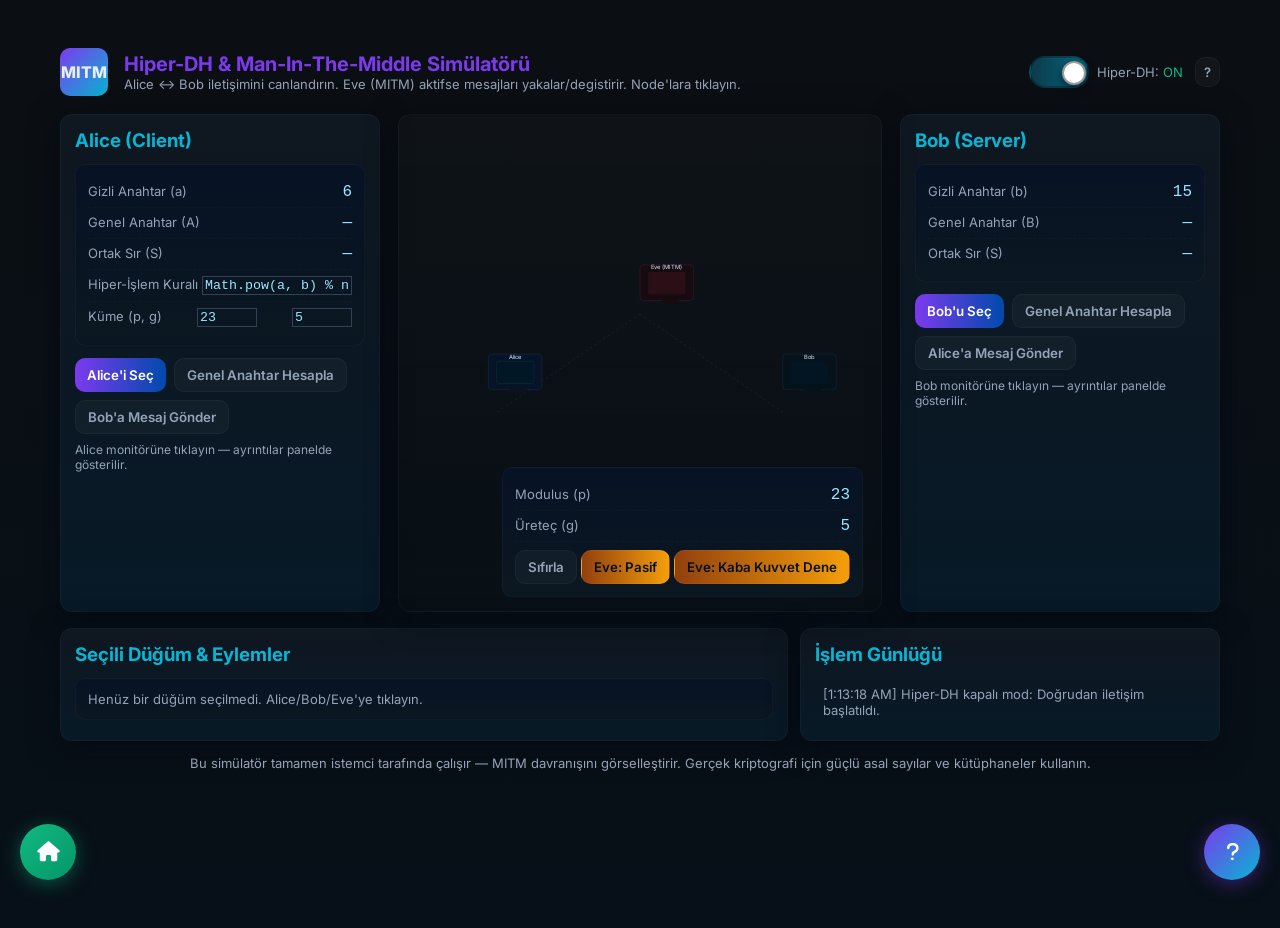
==== resources/Frontend/Crypto/mitm.html @ 5e70ac71 "MITM eveAttack (brute-force) endpoint'i çağrımı eklendi." ====
<!doctype html>
<html lang="tr">
<head>
  <meta charset="utf-8" />
  <meta name="viewport" content="width=device-width,initial-scale=1" />
  <title>Hiper-DH & MITM (Eve) Simülatörü</title>
  <link href="https://fonts.googleapis.com/css2?family=Inter:wght@300;400;600;700;800&display=swap" rel="stylesheet">
  <link rel="stylesheet" href="https://cdnjs.cloudflare.com/ajax/libs/font-awesome/6.4.2/css/all.min.css">
  <style>
    :root{
      --bg:#0b0f13; --panel:#0f1720; --card:#0f1822; --muted:#94a3b8; --accent:#7c3aed; --accent-2:#06b6d4; --success:#10b981; --danger:#ef4444;
      --glass: rgba(255,255,255,0.03);
    }
    *{box-sizing:border-box;font-family:Inter,system-ui,Segoe UI,Roboto,'Helvetica Neue',Arial}
    html,body{height:100%;margin:0;background:linear-gradient(180deg,var(--bg),#071018);color:#e6eef6}
    .wrap{max-width:1200px;margin:28px auto;padding:20px}
    header{display:flex;align-items:center;gap:16px;margin-bottom:18px}
    header h1{font-size:20px;margin:0;color:var(--accent)}
    header p{margin:0;color:var(--muted);font-size:13px}

    .sim-grid{display:grid;grid-template-columns:320px 1fr 320px;gap:18px}

    /* left/right panels */
    .panel{background:linear-gradient(180deg,var(--panel),#071927);border-radius:12px;padding:14px;border:1px solid rgba(255,255,255,0.03);box-shadow:0 6px 30px rgba(3,7,18,0.6)}
    .panel h3{margin:0 0 12px 0;color:var(--accent-2)}
    .controls{display:flex;gap:8px;flex-wrap:wrap}
    .btn{background:var(--glass);border:1px solid rgba(255,255,255,0.04);padding:8px 12px;border-radius:10px;color:var(--muted);cursor:pointer;font-weight:600}
    .btn.primary{background:linear-gradient(90deg,var(--accent),#004aad);color:white;border:none}
    .btn.warn{background:linear-gradient(90deg,#92400e,#f59e0b);color:#071018}
    .toggle{display:inline-flex;align-items:center;gap:8px}
    .small{font-size:13px;color:var(--muted)}

    /* center canvas */
    .canvas-wrap{position:relative;background:linear-gradient(180deg,rgba(255,255,255,0.02),transparent);border-radius:12px;padding:18px;min-height:480px;display:flex;align-items:center;justify-content:center}
    svg.network{width:100%;height:460px}

    /* node styles */
    .node{cursor:pointer}
    .monitor{fill:linear-gradient(0deg,#0f1720,#0b1220);stroke:#1f2937;stroke-width:2}

    .node-label{font-size:13px;text-anchor:middle;fill:#dbeafe}

    /* info panel */
    .info{background:linear-gradient(180deg,#071225,#0b1720);padding:12px;border-radius:10px;border:1px solid rgba(255,255,255,0.03)}
    .info-row{display:flex;justify-content:space-between;padding:6px 0;border-bottom:1px dashed rgba(255,255,255,0.02)}
    .info-row:last-child{border-bottom:none}
    .mono{font-family:ui-monospace,SFMono-Regular,Menlo,monospace;color:#9be7ff}

    /* message bubble animation */
    .packet{fill:var(--accent);stroke:none}
    .packet-mod{fill:var(--danger)}

    /* footer */
    footer{margin-top:14px;color:var(--muted);font-size:13px;text-align:center}

    /* clickable hints */
    .hint{font-size:12px;color:var(--muted);margin-top:8px}

    /* responsive */
    @media (max-width:980px){.sim-grid{grid-template-columns:1fr;}.canvas-wrap{min-height:420px}}
    /* Hyper-DH toggle switch */
    .switch{
    width:60px; height:32px; border-radius:32px;
    background: linear-gradient(90deg,#0b0f13,#13202a);
    border: 2px solid rgba(255,255,255,0.06);
    display:inline-block; position:relative; padding:3px;
    box-shadow: inset 0 1px 0 rgba(255,255,255,0.02);
    transition: background 220ms ease, border-color 220ms;
    }
    .switch .knob{
    width:24px; height:24px; border-radius:50%;
    background:#e6eef6; box-shadow: 0 4px 10px rgba(2,6,23,0.6);
    transform: translateX(0); transition: transform 220ms cubic-bezier(.2,.9,.2,1);
    border:2px solid rgba(0,0,0,0.4);
    }
    .switch.on{ background: linear-gradient(90deg,#0b3a4a,#07697f); border-color: rgba(0,0,0,0.25); }
    .switch.on .knob{ transform: translateX(28px); background:#fff; }

    /* small responsive tweak for header */
    @media (max-width:980px){
    #hyperLabel{ display:none; }
    .switch{ width:48px; height:28px; padding:2px; }
    .switch .knob{ width:20px; height:20px; transform:translateX(0); }
    .switch.on .knob{ transform: translateX(22px); }
    }

    /* Pop-up Styles */
    .popup-overlay {
      position: fixed;
      top: 0;
      left: 0;
      width: 100%;
      height: 100%;
      background: rgba(0, 0, 0, 0.8);
      backdrop-filter: blur(5px);
      display: none;
      justify-content: center;
      align-items: center;
      z-index: 1000;
      animation: fadeIn 0.3s ease;
    }

    .popup-overlay.show {
      display: flex;
    }

    .popup-content {
      background: linear-gradient(180deg, var(--panel), #071927);
      border-radius: 16px;
      border: 1px solid rgba(255, 255, 255, 0.1);
      box-shadow: 0 20px 60px rgba(0, 0, 0, 0.8);
      max-width: 600px;
      width: 90%;
      max-height: 80vh;
      overflow-y: auto;
      animation: slideIn 0.3s ease;
    }

    .popup-header {
      display: flex;
      justify-content: space-between;
      align-items: center;
      padding: 20px 24px;
      border-bottom: 1px solid rgba(255, 255, 255, 0.1);
    }

    .popup-header h3 {
      margin: 0;
      color: var(--accent);
      font-size: 20px;
    }

    .popup-close {
      background: none;
      border: none;
      color: var(--muted);
      font-size: 24px;
      cursor: pointer;
      padding: 0;
      width: 32px;
      height: 32px;
      display: flex;
      align-items: center;
      justify-content: center;
      border-radius: 50%;
      transition: all 0.2s ease;
    }

    .popup-close:hover {
      background: rgba(255, 255, 255, 0.1);
      color: white;
    }

    .popup-body {
      padding: 24px;
    }

    .info-section {
      margin-bottom: 24px;
    }

    .info-section:last-child {
      margin-bottom: 0;
    }

    .info-section h4 {
      color: var(--accent-2);
      margin: 0 0 12px 0;
      font-size: 16px;
    }

    .info-section p {
      color: #e6eef6;
      line-height: 1.6;
      margin: 0 0 12px 0;
    }

    .info-section ul, .info-section ol {
      color: #e6eef6;
      padding-left: 20px;
      margin: 0;
    }

    .info-section li {
      margin-bottom: 8px;
      line-height: 1.5;
    }

    .info-section strong {
      color: var(--accent);
    }

    /* Help Button */
    .help-button {
      position: fixed;
      bottom: 20px;
      right: 20px;
      width: 56px;
      height: 56px;
      border-radius: 50%;
      background: linear-gradient(135deg, var(--accent), var(--accent-2));
      border: none;
      color: white;
      font-size: 20px;
      cursor: pointer;
      box-shadow: 0 4px 20px rgba(124, 58, 237, 0.4);
      transition: all 0.3s ease;
      z-index: 100;
      display: flex;
      align-items: center;
      justify-content: center;
    }

    .help-button:hover {
      transform: translateY(-2px);
      box-shadow: 0 6px 25px rgba(124, 58, 237, 0.6);
    }

    /* Home Button */
    .home-button {
      position: fixed;
      bottom: 20px;
      left: 20px;
      width: 56px;
      height: 56px;
      border-radius: 50%;
      background: linear-gradient(135deg, var(--success), #059669);
      border: none;
      color: white;
      font-size: 20px;
      cursor: pointer;
      box-shadow: 0 4px 20px rgba(16, 185, 129, 0.4);
      transition: all 0.3s ease;
      z-index: 100;
      display: flex;
      align-items: center;
      justify-content: center;
      text-decoration: none;
    }

    .home-button:hover {
      transform: translateY(-2px);
      box-shadow: 0 6px 25px rgba(16, 185, 129, 0.6);
      color: white;
    }

    /* Animations */
    @keyframes fadeIn {
      from { opacity: 0; }
      to { opacity: 1; }
    }

    @keyframes slideIn {
      from { 
        opacity: 0;
        transform: translateY(-20px) scale(0.95);
      }
      to { 
        opacity: 1;
        transform: translateY(0) scale(1);
      }
    }

    /* Responsive adjustments */
    @media (max-width: 768px) {
      .popup-content {
        width: 95%;
        margin: 20px;
      }
      
      .popup-header, .popup-body {
        padding: 16px;
      }
      
      .help-button, .home-button {
        width: 48px;
        height: 48px;
        font-size: 18px;
      }
    }
  </style>
</head>
<body>
  <div class="wrap">
    <header>
      <div style="width:48px;height:48px;border-radius:10px;background:linear-gradient(135deg,var(--accent),var(--accent-2));display:flex;align-items:center;justify-content:center;font-weight:800">MITM</div>
      <div>
        <h1>Hiper-DH & Man‑In‑The‑Middle Simülatörü</h1>
        <p>Alice ↔ Bob iletişimini canlandırın. Eve (MITM) aktifse mesajları yakalar/degistirir. Node'lara tıklayın.</p>
      </div>
      <!-- Hiper-DH On/Off toggle + help -->
        <div style="margin-left:auto;display:flex;align-items:center;gap:12px">
        <!-- Toggle wrapper -->
        <div id="hyperToggle" style="display:flex;align-items:center;gap:8px;cursor:pointer" aria-label="Hiper-DH Aç/Kapa" role="button" tabindex="0">
            <div class="switch" id="hyperSwitch" aria-hidden="true">
            <div class="knob"></div>
            </div>
            <div id="hyperLabel" style="font-size:13px;color:var(--muted);min-width:48px;text-align:left">Hiper-DH: <span id="hyperStateText">ON</span></div>
        </div>

        <!-- Help button -->
        <button id="hyperHelp" class="btn" title="Ne demek olduğunu gör" style="padding:6px 8px;font-size:13px">?</button>
        </div>
    </header>

    <div class="sim-grid">
      <!-- LEFT: Controls / Alice -->
      <div class="panel">
        <h3>Alice (Client)</h3>
        <div class="info">
          <div class="info-row"><div class="small">Gizli Anahtar (a)</div><div id="alicePrivate" class="mono">6</div></div>
          <div class="info-row"><div class="small">Genel Anahtar (A)</div><div id="alicePublic" class="mono">—</div></div>
          <div class="info-row"><div class="small">Ortak Sır (S)</div><div id="aliceSecret" class="mono">—</div></div>
          <div class="info-row">
            <div class="small">Hiper-İşlem Kuralı</div>
            <input type="text" id="ruleInput" class="mono" value="Math.pow(a, b) % n" style="width: 150px; background: transparent; border: 1px solid #334155; color: #9be7ff;">
          </div>
          <div class="info-row">
            <div class="small">Küme (p, g)</div>
            <input type="number" id="modInput" class="mono" value="23" style="width:60px;background:transparent;border:1px solid #334155;color:#9be7ff;">
            <input type="number" id="genInput" class="mono" value="5" style="width:60px;background:transparent;border:1px solid #334155;color:#9be7ff;">
          </div>

        </div>

        <div style="margin-top:12px" class="controls">
          <button class="btn primary" onclick="setActive('alice')">Alice'i Seç</button>
          <button class="btn" onclick="generate('alice')">Genel Anahtar Hesapla</button>
          <button class="btn" onclick="sendMessage('alice')">Bob'a Mesaj Gönder</button>
        </div>

        <div class="hint">Alice monitörüne tıklayın — ayrıntılar panelde gösterilir.</div>
      </div>

      <!-- CENTER: network visualization -->
      <div class="canvas-wrap panel">
        <svg class="network" viewBox="0 0 1000 460" xmlns="http://www.w3.org/2000/svg">
          <!-- positions: Alice left, Bob right, Eve top-middle -->
          <!-- links (paths) -->
          <defs>
            <filter id="glow">
              <feGaussianBlur stdDeviation="4" result="coloredBlur"/>
              <feMerge>
                <feMergeNode in="coloredBlur"/>
                <feMergeNode in="SourceGraphic"/>
              </feMerge>
            </filter>
          </defs>

          <line id="linkA-E" x1="180" y1="340" x2="500" y2="120" stroke="rgba(255,255,255,0.06)" stroke-width="2" stroke-dasharray="6 6" />
          <line id="linkE-B" x1="500" y1="120" x2="820" y2="340" stroke="rgba(255,255,255,0.06)" stroke-width="2" stroke-dasharray="6 6" />
          <line id="linkA-B" x1="180" y1="340" x2="820" y2="340" stroke="rgba(255,255,255,0.03)" stroke-width="1" />

          <!-- Alice monitor (group) -->
          <g id="alice" class="node" transform="translate(120,260)" onclick="nodeClick('alice')">
            <rect x="40" y="-50" width="120" height="80" rx="8" fill="#071428" stroke="#18384f"/>
            <rect x="58" y="-34" width="84" height="50" rx="4" fill="#021726" stroke="#0b3a4a"/>
            <rect x="90" y="26" width="36" height="10" rx="3" fill="#0b1220"/>
            <text x="100" y="-40" class="node-label">Alice</text>
          </g>

          <!-- Eve monitor -->
          <g id="eve" class="node" transform="translate(460,60)" onclick="nodeClick('eve')">
            <rect x="40" y="-50" width="120" height="80" rx="8" fill="#170b12" stroke="#4a1f2e"/>
            <rect x="58" y="-34" width="84" height="50" rx="4" fill="#2a0f17"/>
            <rect x="90" y="26" width="36" height="10" rx="3" fill="#1a0b0f"/>
            <text x="100" y="-40" class="node-label">Eve (MITM)</text>
          </g>

          <!-- Bob monitor -->
          <g id="bob" class="node" transform="translate(780,260)" onclick="nodeClick('bob')">
            <rect x="40" y="-50" width="120" height="80" rx="8" fill="#061219" stroke="#153046"/>
            <rect x="58" y="-34" width="84" height="50" rx="4" fill="#031423"/>
            <rect x="90" y="26" width="36" height="10" rx="3" fill="#07121a"/>
            <text x="100" y="-40" class="node-label">Bob</text>
          </g>

          <!-- animated packet (initially hidden) -->
          <circle id="packet" cx="0" cy="0" r="8" class="packet" style="visibility:hidden;filter:url(#glow)" />
          <circle id="packetMod" cx="0" cy="0" r="8" class="packet-mod" style="visibility:hidden;filter:url(#glow)" />
        </svg>

        <div style="position:absolute;right:18px;bottom:14px;min-width:220px">
          <div class="info">
            <div class="info-row"><div class="small">Modulus (p)</div><div id="modVal" class="mono">23</div></div>
            <div class="info-row"><div class="small">Üreteç (g)</div><div id="genVal" class="mono">5</div></div>
            <div style="padding-top:8px"><button class="btn" onclick="resetSim()">Sıfırla</button> <button class="btn warn" onclick="toggleEve()" id="eveBtn">Eve: Pasif</button> <button class="btn warn" onclick="eveBruteForce()">Eve: Kaba Kuvvet Dene</button></div>
          </div>
        </div>
      </div>

      <!-- RIGHT: Controls / Bob -->
      <div class="panel">
        <h3>Bob (Server)</h3>
        <div class="info">
          <div class="info-row"><div class="small">Gizli Anahtar (b)</div><div id="bobPrivate" class="mono">15</div></div>
          <div class="info-row"><div class="small">Genel Anahtar (B)</div><div id="bobPublic" class="mono">—</div></div>
          <div class="info-row"><div class="small">Ortak Sır (S)</div><div id="bobSecret" class="mono">—</div></div>
        </div>

        <div style="margin-top:12px" class="controls">
          <button class="btn primary" onclick="setActive('bob')">Bob'u Seç</button>
          <button class="btn" onclick="generate('bob')">Genel Anahtar Hesapla</button>
          <button class="btn" onclick="sendMessage('bob')">Alice'a Mesaj Gönder</button>
        </div>

        <div class="hint">Bob monitörüne tıklayın — ayrıntılar panelde gösterilir.</div>
      </div>
    </div>

    <!-- DETAILS / action log -->
    <div style="margin-top:16px;display:flex;gap:12px;flex-wrap:wrap">
      <div style="flex:1;min-width:320px" class="panel">
        <h3>Seçili Düğüm & Eylemler</h3>
        <div id="selectedInfo" class="info">
          <div class="small">Henüz bir düğüm seçilmedi. Alice/Bob/Eve'ye tıklayın.</div>
        </div>
      </div>

      <div style="width:420px;min-width:280px" class="panel">
        <h3>İşlem Günlüğü</h3>
        <div id="log" style="max-height:180px;overflow:auto;padding:8px;font-size:13px;color:var(--muted)"></div>
      </div>
    </div>

    <footer>Bu simülatör tamamen istemci tarafında çalışır — MITM davranışını görselleştirir. Gerçek kriptografi için güçlü asal sayılar ve kütüphaneler kullanın.</footer>
  </div>

  <!-- Information Pop-up -->
  <div id="infoPopup" class="popup-overlay">
    <div class="popup-content">
      <div class="popup-header">
        <h3>Hiper-DH & MITM Simülatörü Hakkında</h3>
        <button class="popup-close" onclick="closePopup()">&times;</button>
      </div>
      <div class="popup-body">
        <div class="info-section">
          <h4>🔐 Hiper-Diffie-Hellman Protokolü</h4>
          <p>Bu simülatör, hiperhalkalar kullanarak geliştirilmiş Diffie-Hellman anahtar değişim protokolünü gösterir. Klasik DH protokolünden farklı olarak, hiperhalka yapısı daha güçlü güvenlik sağlar.</p>
        </div>
        <div class="info-section">
          <h4>👥 Katılımcılar</h4>
          <ul>
            <li><strong>Alice:</strong> İlk taraf, gizli anahtar (a) ile genel anahtar (A) üretir</li>
            <li><strong>Bob:</strong> İkinci taraf, gizli anahtar (b) ile genel anahtar (B) üretir</li>
            <li><strong>Eve:</strong> Man-in-the-Middle saldırganı, mesajları yakalayabilir ve değiştirebilir</li>
          </ul>
        </div>
        <div class="info-section">
          <h4>⚙️ Nasıl Kullanılır</h4>
          <ol>
            <li>Hiper-DH modunu açın/kapatın (üst kısımdaki toggle)</li>
            <li>Alice veya Bob'u seçin ve "Genel Anahtar Hesapla" butonuna tıklayın</li>
            <li>Her iki tarafın genel anahtarları hesaplandıktan sonra ortak sırlar otomatik hesaplanır</li>
            <li>Eve'yi aktif ederek MITM saldırısını simüle edin</li>
            <li>"Eve: Kaba Kuvvet Dene" ile gerçek bir özel anahtar arama saldırısı çalıştırın</li>
            <li>Mesaj göndererek iletişimi test edin</li>
          </ol>
        </div>
        <div class="info-section">
          <h4>🔧 Teknik Detaylar</h4>
          <p><strong>Modulus (p):</strong> Asal sayı, güvenlik için büyük olmalı</p>
          <p><strong>Üreteç (g):</strong> Modulus'a göre primitive root</p>
          <p><strong>Kural:</strong> Hiperhalka işlemi tanımlar (örn: Math.pow(a, b) % n)</p>
        </div>
      </div>
    </div>
  </div>

  <!-- Help Button -->
  <button id="helpButton" class="help-button" onclick="openPopup()" title="Yardım">
    <i class="fas fa-question"></i>
  </button>

  <!-- Home Button -->
  <a href="../Anasayfa/index.html" class="home-button" title="Ana Sayfaya Dön">
    <i class="fas fa-home"></i>
  </a>

  <script>
    const API_BASE_URL = 'https://hypercrypt.up.railway.app';
    // --- state ---
    const state = {
      modulus: 23,
      generator: 5,
      alicePrivate: 6,
      bobPrivate: 15,
      alicePublic: null,
      bobPublic: null,
      aliceSecret: null,
      bobSecret: null,
      eveActive: false,
      selected: null
    }

    // helpers
    const logEl = document.getElementById('log')
    function log(text){
      const t = document.createElement('div'); t.textContent = `[${new Date().toLocaleTimeString()}] ${text}`; logEl.prepend(t);
    }

    function setActive(who){ state.selected = who; renderSelected(); }

    function renderSelected(){
      const sel = state.selected;
      const el = document.getElementById('selectedInfo'); el.innerHTML='';
      if(!sel){ el.innerHTML = '<div class="small">Henüz bir düğüm seçilmedi. Alice/Bob/Eve\'ye tıklayın.</div>'; return }
      if(sel==='alice' || sel==='bob'){
        const p = document.createElement('div'); p.innerHTML = `
          <div class="info-row"><div class="small">Düğüm</div><div class="mono">${sel.toUpperCase()}</div></div>
          <div class="info-row"><div class="small">Gizli</div><div class="mono">${state[sel+'Private']}</div></div>
          <div class="info-row"><div class="small">Genel</div><div class="mono">${state[sel+'Public'] ?? '—'}</div></div>
          <div class="info-row"><div class="small">Ortak Sır</div><div class="mono">${state[sel+'Secret'] ?? '—'}</div></div>
          <div style="margin-top:8px;display:flex;gap:8px"><button class="btn" onclick="generate('${sel}')">Genel Hesapla</button><button class="btn" onclick="sendMessage('${sel}')">Mesaj Gönder</button></div>
        `; el.appendChild(p);
      } else if(sel==='eve'){
        const p = document.createElement('div'); p.innerHTML = `
          <div class="info-row"><div class="small">Düğüm</div><div class="mono">EVE (MITM)</div></div>
          <div class="info-row"><div class="small">Durum</div><div class="mono">${state.eveActive? 'AKTİF':'PASİF'}</div></div>
          <div style="margin-top:8px;display:flex;gap:8px"><button class="btn" onclick="toggleEve()">Eve Toggle</button><button class="btn" onclick="inspectLast()">Son Paketleri İncele</button><button class="btn warn" onclick="eveBruteForce()">Kaba Kuvvet Dene</button></div>
        `; el.appendChild(p);
      }
    }

    // simulate simple modular power using BigInt for safety
   /* function modPow(base, exp, mod){
      base = BigInt(base); exp = BigInt(exp); mod = BigInt(mod);
      let result = 1n; let b = base % mod; let e = exp;
      while(e>0n){ if(e & 1n) result = (result*b)%mod; b=(b*b)%mod; e >>= 1n }
      return result;
    }*/
    state.modulus = parseInt(document.getElementById('modInput').value);
    state.generator = parseInt(document.getElementById('genInput').value);

    async function generate(who) {
        if (!state.hyperDHEnabled) {
            log('Hiper-DH kapalı: Anahtar hesaplama atlandı.');
            alert('Hiper-DH modu kapalı olduğu için anahtar hesaplanamaz. Açmak için başlıktaki düğmeyi kullanın.');
            return;
        }

        log(`${who.toUpperCase()} genel anahtarını hesaplıyor...`);

        const rule = document.getElementById('ruleInput').value;

        const requestData = {
            generator: state.generator,
            modulus: state.modulus,
            privateKey: (who === 'alice') ? state.alicePrivate : state.bobPrivate,
            theirPublicKey: null, // Genel anahtar hesaplarken bu alan boş gider.
            rule: rule
        };

        try {
            const response = await fetch(`${API_BASE_URL}/api/crypto/calculate-key`, {
                method: 'POST',
                headers: { 'Content-Type': 'application/json' },
                body: JSON.stringify(requestData)
            });

            const data = await response.json();

            if (response.ok) {
                if (who === 'alice') {
                    state.alicePublic = data.result;
                    document.getElementById('alicePublic').textContent = state.alicePublic;
                } else {
                    state.bobPublic = data.result;
                    document.getElementById('bobPublic').textContent = state.bobPublic;
                }
                log(data.explanation + " Sonuç: " + data.result);
                
                // Eğer her iki genel anahtar da artık biliniyorsa, ortak sırları hesapla.
                if (state.alicePublic && state.bobPublic) {
                    computeSecrets();
                }
            } else {
                log(`Hata: ${data.explanation}`);
                alert(`Hata: ${data.explanation}`);
            }
        } catch (error) {
            log("API'ye bağlanırken bir hata oluştu: " + error.message);
            alert("API'ye bağlanırken bir hata oluştu: " + error.message);
        }
        renderSelected();
    }

    async function computeSecrets() {
        log("Ortak gizli anahtarlar hesaplanıyor...");
        const rule = document.getElementById('ruleInput').value;

        // Alice'in sırrını hesaplamak için istek
        const aliceRequestData = {
            generator: state.generator,
            modulus: state.modulus,
            privateKey: state.alicePrivate,
            theirPublicKey: state.bobPublic, // Bob'un genel anahtarını kullanır
            rule: rule
        };

        // Bob'un sırrını hesaplamak için istek
        const bobRequestData = {
            generator: state.generator,
            modulus: state.modulus,
            privateKey: state.bobPrivate,
            theirPublicKey: state.alicePublic, // Alice'in genel anahtarını kullanır
            rule: rule
        };

        try {
            // İki isteği aynı anda gönderelim (daha verimli)
            const [aliceResponse, bobResponse] = await Promise.all([
                fetch(`${API_BASE_URL}/api/crypto/calculate-key`, {
                    method: 'POST',
                    headers: { 'Content-Type': 'application/json' },
                    body: JSON.stringify(aliceRequestData)
                }),
                fetch(`${API_BASE_URL}/api/crypto/calculate-key`, {
                    method: 'POST',
                    headers: { 'Content-Type': 'application/json' },
                    body: JSON.stringify(bobRequestData)
                })
            ]);

            const aliceData = await aliceResponse.json();
            const bobData = await bobResponse.json();

            if (aliceResponse.ok && bobResponse.ok) {
                state.aliceSecret = aliceData.result;
                state.bobSecret = bobData.result;
                document.getElementById('aliceSecret').textContent = state.aliceSecret;
                document.getElementById('bobSecret').textContent = state.bobSecret;
                
                if (state.aliceSecret === state.bobSecret) {
                    log(`Ortak sırlar başarıyla eşleşti: ${state.aliceSecret}`);
                } else {
                    log(`HATA! Ortak sırlar eşleşmedi: Alice=${state.aliceSecret}, Bob=${state.bobSecret}`);
                }

            } else {
                log("Sır hesaplanırken bir hata oluştu.");
            }

        } catch (error) {
            log("API'ye bağlanırken bir hata oluştu: " + error.message);
        }
        renderSelected();
    }

    // clicking nodes
    function nodeClick(who){ setActive(who); log(who.toUpperCase() + ' seçildi.'); }

    // packet animation helper
    function animatePacket(pathPoints, onEnd, modified=false){
      const svg = document.querySelector('svg.network');
      const packet = document.getElementById(modified? 'packetMod':'packet');
      packet.style.visibility='visible';
      let i=0;
      const step = () => {
        if(i>=pathPoints.length){ packet.style.visibility='hidden'; if(onEnd) onEnd(); return }
        packet.setAttribute('cx', pathPoints[i][0]); packet.setAttribute('cy', pathPoints[i][1]); i++;
        requestAnimationFrame(step);
      }
      step();
    }
    if (!state.alicePublic && !state.bobPublic) {
        log("Hiper-DH kapalı mod: Doğrudan iletişim başlatıldı.");
    }
    // simulate message send
    function sendMessage(sender){
      const message = (sender==='alice')? 'Merhaba Bob, gizli bilgi.' : 'Merhaba Alice, cevap.';
      log(`${sender.toUpperCase()} -> gönderiyor: "${message}"`);

      // path: Alice -> Eve -> Bob (if Eve active), otherwise direct
      const a = [180,340]; const e = [500,120]; const b = [820,340];

      if(state.eveActive){
        // animate to Eve
        const pathToE = interpolatePath(a, e, 60);
        animatePacket(pathToE, ()=>{
          log('Eve paketi yakaladı. Paket içeriği: "' + message + '"');
          // Eve can modify
          const modifiedMessage = prompt('Eve: Paketi değiştir (boş bırakırsan değiştirme):', message);
          const final = (modifiedMessage===null)? message : (modifiedMessage.trim()===''? message: modifiedMessage);
          if(final!==message) log('Eve paketi değiştirdi -> "' + final + '"');
          // animate from Eve to Bob (show modified packet with red)
          const pathEtoB = interpolatePath(e, b, 60);
          animatePacket(pathEtoB, ()=>{ log('Bob aldı: "' + final + '"'); }, true);
        });
      } else {
        // direct A->B
        const path = interpolatePath(a, b, 120);
        animatePacket(path, ()=>{ log('Bob aldı: "' + message + '"'); });
      }
    }

    // simple linear interpolation to produce points
    function interpolatePath(p1,p2,steps){
      const pts=[]; for(let i=0;i<=steps;i++){ const t=i/steps; const x=p1[0]+(p2[0]-p1[0])*t; const y=p1[1]+(p2[1]-p1[1])*t; pts.push([x,y]); } return pts;
    }

    function toggleEve(){ state.eveActive = !state.eveActive; document.getElementById('eveBtn').textContent = 'Eve: ' + (state.eveActive? 'Aktif':'Pasif'); renderSelected(); log('Eve durumu -> ' + (state.eveActive? 'AKTİF':'PASİF')); }

    // Eve: backend'deki gerçek kaba-kuvvet (brute-force) saldırısını tetikler.
    async function eveBruteForce(){
      if(!state.alicePublic || !state.bobPublic){
        log('Eve: Önce her iki tarafın genel anahtarları hesaplanmalı.');
        alert('Eve saldırısı için önce Alice ve Bob genel anahtarlarını hesaplamalı.');
        return;
      }
      const rule = document.getElementById('ruleInput').value;
      log('Eve, özel anahtarı bulmak için kaba kuvvet araması başlattı...');
      try{
        const response = await fetch(`${API_BASE_URL}/api/crypto/eve-attack`, {
          method: 'POST',
          headers: { 'Content-Type': 'application/json' },
          body: JSON.stringify({
            rule, generator: state.generator, modulus: state.modulus,
            publicKeyA: state.alicePublic, publicKeyB: state.bobPublic
          })
        });
        const data = await response.json();
        log(data.explanation + (data.result!=null ? ' Bulunan ortak sır: ' + data.result : ''));
      } catch(error){
        log("Eve API'ye bağlanamadı: " + error.message);
      }
    }

    function resetSim(){
      state.alicePublic=null; state.bobPublic=null; state.aliceSecret=null; state.bobSecret=null; state.eveActive=false;
      document.getElementById('alicePublic').textContent='—'; document.getElementById('bobPublic').textContent='—';
      document.getElementById('aliceSecret').textContent='—'; document.getElementById('bobSecret').textContent='—'; document.getElementById('eveBtn').textContent='Eve: Pasif';
      log('Simülasyon sıfırlandı.'); renderSelected();
    }

    function inspectLast(){ alert('Günlükten son paketleri kontrol edin.'); }

    // initial render
    document.getElementById('alicePrivate').textContent = state.alicePrivate;
    document.getElementById('bobPrivate').textContent = state.bobPrivate;
    document.getElementById('modVal').textContent = state.modulus;
    document.getElementById('genVal').textContent = state.generator;
    renderSelected();

    // --- Hyper-DH toggle state (EKLE) ---
    state.hyperDHEnabled = true; // başlangıçta açık

    // render toggle based on state
    function renderHyperToggle(){
    const sw = document.getElementById('hyperSwitch');
    const label = document.getElementById('hyperStateText');
    if(!sw || !label) return;
    if(state.hyperDHEnabled){
        sw.classList.add('on');
        label.textContent = 'ON';
        label.style.color = 'var(--success)';
    } else {
        sw.classList.remove('on');
        label.textContent = 'OFF';
        label.style.color = 'var(--danger)';
    }

    // Eğer Hyper-DH kapalıysa rule/mod/gen inputlarını devre dışı bırak (kullanıcı doğrudan mesaj atabilir)
    const ruleInputEl = document.getElementById('ruleInput');
    const modInputEl  = document.getElementById('modInput');
    const genInputEl  = document.getElementById('genInput');

    if(ruleInputEl) ruleInputEl.disabled = !state.hyperDHEnabled;
    if(modInputEl)  modInputEl.disabled  = !state.hyperDHEnabled;
    if(genInputEl)  genInputEl.disabled  = !state.hyperDHEnabled;

    // görsel olarak buton metnini güncelle
    const eveBtn = document.getElementById('eveBtn');
    if(eveBtn){
        // (isteğe bağlı) buton stilini etkileme veya yardımcı metin güncelleme
    }
    }

    // toggle function (attach to click)
    function toggleHyperDH(){
    state.hyperDHEnabled = !state.hyperDHEnabled;
    log('Hiper-DH modu -> ' + (state.hyperDHEnabled ? 'AÇIK' : 'KAPALI'));
    renderHyperToggle();
    renderSelected();
    }

    // show help explanation
    function showHyperHelp(){
    const message = "Hiper-DH ON: Kural ve küme (p,g) kullanılarak genel anahtarlar ve ortak sırlar hesaplanır.\n\nHiper-DH OFF: Anahtar hesaplama/devreye alma atlanır; ileti doğrudan gönderilir. Eve (MITM) aktifse paketleri yakalamaya/degistirmeye devam eder. (Rule/Mod/Gen girişleri kapatılır ve yok sayılır.)";
    alert(message);
    }

    // attach events to the header toggle / help (call once on init)
    (function attachHyperToggleHandlers(){
    // small delay to ensure DOM elements exist
    window.addEventListener('DOMContentLoaded', ()=> {
        const wrapper = document.getElementById('hyperToggle');
        const helpBtn = document.getElementById('hyperHelp');

        if(wrapper) {
        wrapper.addEventListener('click', toggleHyperDH);
        wrapper.addEventListener('keydown', (e)=> { if(e.key==='Enter' || e.key===' ') { e.preventDefault(); toggleHyperDH(); }});
        }
        if(helpBtn) helpBtn.addEventListener('click', showHyperHelp);

        // initial render
        renderHyperToggle();
    });
    })();

    // Pop-up functions
    function openPopup() {
      const popup = document.getElementById('infoPopup');
      popup.classList.add('show');
      document.body.style.overflow = 'hidden'; // Prevent background scrolling
    }

    function closePopup() {
      const popup = document.getElementById('infoPopup');
      popup.classList.remove('show');
      document.body.style.overflow = 'auto'; // Restore scrolling
    }

    // Close popup when clicking outside
    document.addEventListener('click', function(event) {
      const popup = document.getElementById('infoPopup');
      if (event.target === popup) {
        closePopup();
      }
    });

    // Close popup with Escape key
    document.addEventListener('keydown', function(event) {
      if (event.key === 'Escape') {
        closePopup();
      }
    });

  </script>
</body>
</html>
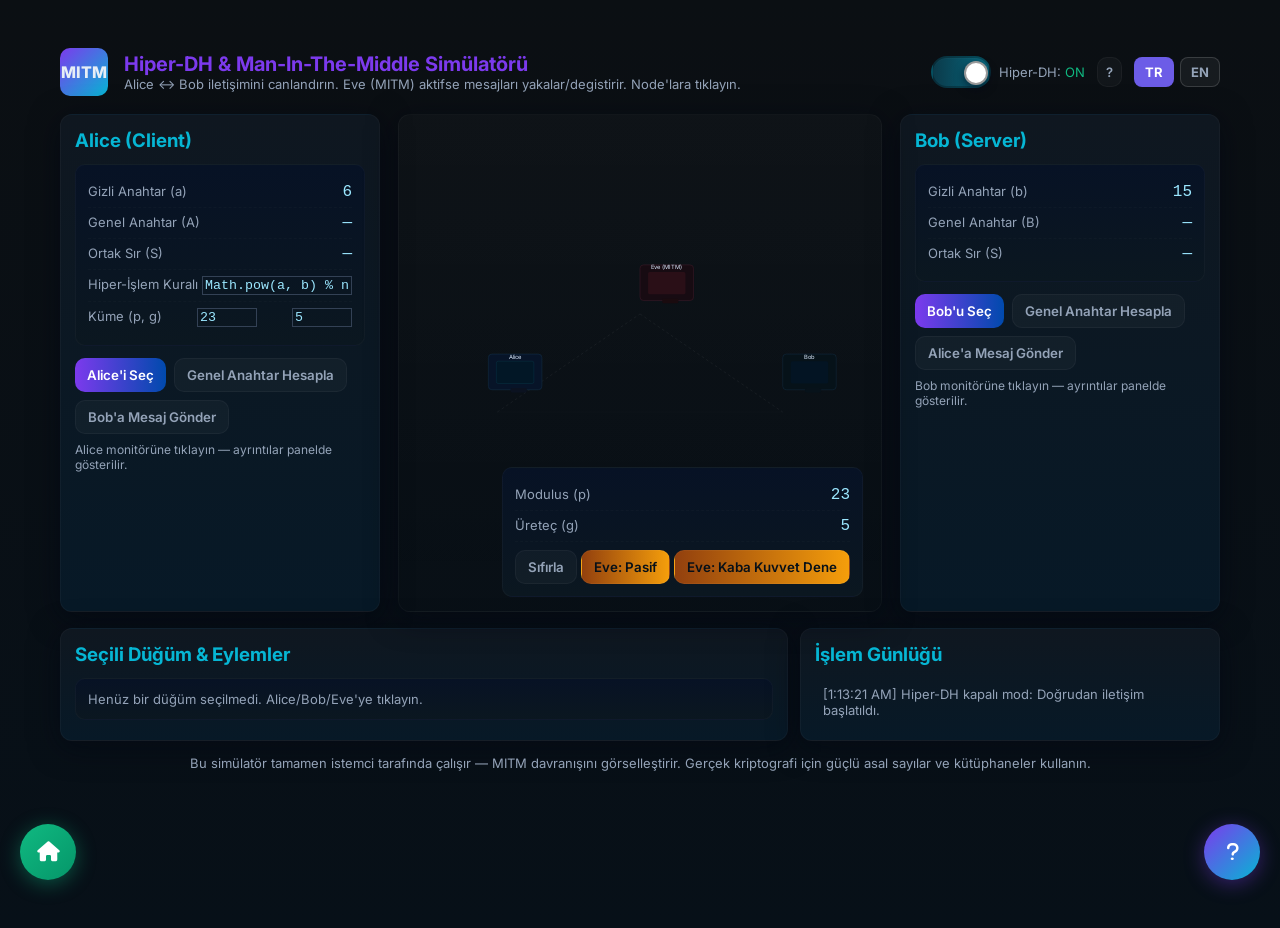
==== commit b70571f8: "Crypto/mitm.html  için tam i18n desteği eklendi + Header ve Encryption/Crypto sayfalarına TR/EN dil " ====
--- a/resources/Frontend/Crypto/mitm.html
+++ b/resources/Frontend/Crypto/mitm.html
@@ -1,841 +1,1667 @@
 <!doctype html>
 <html lang="tr">
-<head>
-  <meta charset="utf-8" />
-  <meta name="viewport" content="width=device-width,initial-scale=1" />
-  <title>Hiper-DH & MITM (Eve) Simülatörü</title>
-  <link href="https://fonts.googleapis.com/css2?family=Inter:wght@300;400;600;700;800&display=swap" rel="stylesheet">
-  <link rel="stylesheet" href="https://cdnjs.cloudflare.com/ajax/libs/font-awesome/6.4.2/css/all.min.css">
-  <style>
-    :root{
-      --bg:#0b0f13; --panel:#0f1720; --card:#0f1822; --muted:#94a3b8; --accent:#7c3aed; --accent-2:#06b6d4; --success:#10b981; --danger:#ef4444;
-      --glass: rgba(255,255,255,0.03);
-    }
-    *{box-sizing:border-box;font-family:Inter,system-ui,Segoe UI,Roboto,'Helvetica Neue',Arial}
-    html,body{height:100%;margin:0;background:linear-gradient(180deg,var(--bg),#071018);color:#e6eef6}
-    .wrap{max-width:1200px;margin:28px auto;padding:20px}
-    header{display:flex;align-items:center;gap:16px;margin-bottom:18px}
-    header h1{font-size:20px;margin:0;color:var(--accent)}
-    header p{margin:0;color:var(--muted);font-size:13px}
-
-    .sim-grid{display:grid;grid-template-columns:320px 1fr 320px;gap:18px}
-
-    /* left/right panels */
-    .panel{background:linear-gradient(180deg,var(--panel),#071927);border-radius:12px;padding:14px;border:1px solid rgba(255,255,255,0.03);box-shadow:0 6px 30px rgba(3,7,18,0.6)}
-    .panel h3{margin:0 0 12px 0;color:var(--accent-2)}
-    .controls{display:flex;gap:8px;flex-wrap:wrap}
-    .btn{background:var(--glass);border:1px solid rgba(255,255,255,0.04);padding:8px 12px;border-radius:10px;color:var(--muted);cursor:pointer;font-weight:600}
-    .btn.primary{background:linear-gradient(90deg,var(--accent),#004aad);color:white;border:none}
-    .btn.warn{background:linear-gradient(90deg,#92400e,#f59e0b);color:#071018}
-    .toggle{display:inline-flex;align-items:center;gap:8px}
-    .small{font-size:13px;color:var(--muted)}
-
-    /* center canvas */
-    .canvas-wrap{position:relative;background:linear-gradient(180deg,rgba(255,255,255,0.02),transparent);border-radius:12px;padding:18px;min-height:480px;display:flex;align-items:center;justify-content:center}
-    svg.network{width:100%;height:460px}
-
-    /* node styles */
-    .node{cursor:pointer}
-    .monitor{fill:linear-gradient(0deg,#0f1720,#0b1220);stroke:#1f2937;stroke-width:2}
-
-    .node-label{font-size:13px;text-anchor:middle;fill:#dbeafe}
-
-    /* info panel */
-    .info{background:linear-gradient(180deg,#071225,#0b1720);padding:12px;border-radius:10px;border:1px solid rgba(255,255,255,0.03)}
-    .info-row{display:flex;justify-content:space-between;padding:6px 0;border-bottom:1px dashed rgba(255,255,255,0.02)}
-    .info-row:last-child{border-bottom:none}
-    .mono{font-family:ui-monospace,SFMono-Regular,Menlo,monospace;color:#9be7ff}
-
-    /* message bubble animation */
-    .packet{fill:var(--accent);stroke:none}
-    .packet-mod{fill:var(--danger)}
-
-    /* footer */
-    footer{margin-top:14px;color:var(--muted);font-size:13px;text-align:center}
-
-    /* clickable hints */
-    .hint{font-size:12px;color:var(--muted);margin-top:8px}
-
-    /* responsive */
-    @media (max-width:980px){.sim-grid{grid-template-columns:1fr;}.canvas-wrap{min-height:420px}}
-    /* Hyper-DH toggle switch */
-    .switch{
-    width:60px; height:32px; border-radius:32px;
-    background: linear-gradient(90deg,#0b0f13,#13202a);
-    border: 2px solid rgba(255,255,255,0.06);
-    display:inline-block; position:relative; padding:3px;
-    box-shadow: inset 0 1px 0 rgba(255,255,255,0.02);
-    transition: background 220ms ease, border-color 220ms;
-    }
-    .switch .knob{
-    width:24px; height:24px; border-radius:50%;
-    background:#e6eef6; box-shadow: 0 4px 10px rgba(2,6,23,0.6);
-    transform: translateX(0); transition: transform 220ms cubic-bezier(.2,.9,.2,1);
-    border:2px solid rgba(0,0,0,0.4);
-    }
-    .switch.on{ background: linear-gradient(90deg,#0b3a4a,#07697f); border-color: rgba(0,0,0,0.25); }
-    .switch.on .knob{ transform: translateX(28px); background:#fff; }
-
-    /* small responsive tweak for header */
-    @media (max-width:980px){
-    #hyperLabel{ display:none; }
-    .switch{ width:48px; height:28px; padding:2px; }
-    .switch .knob{ width:20px; height:20px; transform:translateX(0); }
-    .switch.on .knob{ transform: translateX(22px); }
-    }
-
-    /* Pop-up Styles */
-    .popup-overlay {
-      position: fixed;
-      top: 0;
-      left: 0;
-      width: 100%;
-      height: 100%;
-      background: rgba(0, 0, 0, 0.8);
-      backdrop-filter: blur(5px);
-      display: none;
-      justify-content: center;
-      align-items: center;
-      z-index: 1000;
-      animation: fadeIn 0.3s ease;
-    }
-
-    .popup-overlay.show {
-      display: flex;
-    }
-
-    .popup-content {
-      background: linear-gradient(180deg, var(--panel), #071927);
-      border-radius: 16px;
-      border: 1px solid rgba(255, 255, 255, 0.1);
-      box-shadow: 0 20px 60px rgba(0, 0, 0, 0.8);
-      max-width: 600px;
-      width: 90%;
-      max-height: 80vh;
-      overflow-y: auto;
-      animation: slideIn 0.3s ease;
-    }
-
-    .popup-header {
-      display: flex;
-      justify-content: space-between;
-      align-items: center;
-      padding: 20px 24px;
-      border-bottom: 1px solid rgba(255, 255, 255, 0.1);
-    }
-
-    .popup-header h3 {
-      margin: 0;
-      color: var(--accent);
-      font-size: 20px;
-    }
-
-    .popup-close {
-      background: none;
-      border: none;
-      color: var(--muted);
-      font-size: 24px;
-      cursor: pointer;
-      padding: 0;
-      width: 32px;
-      height: 32px;
-      display: flex;
-      align-items: center;
-      justify-content: center;
-      border-radius: 50%;
-      transition: all 0.2s ease;
-    }
-
-    .popup-close:hover {
-      background: rgba(255, 255, 255, 0.1);
-      color: white;
-    }
-
-    .popup-body {
-      padding: 24px;
-    }
-
-    .info-section {
-      margin-bottom: 24px;
-    }
-
-    .info-section:last-child {
-      margin-bottom: 0;
-    }
-
-    .info-section h4 {
-      color: var(--accent-2);
-      margin: 0 0 12px 0;
-      font-size: 16px;
-    }
-
-    .info-section p {
-      color: #e6eef6;
-      line-height: 1.6;
-      margin: 0 0 12px 0;
-    }
-
-    .info-section ul, .info-section ol {
-      color: #e6eef6;
-      padding-left: 20px;
-      margin: 0;
-    }
-
-    .info-section li {
-      margin-bottom: 8px;
-      line-height: 1.5;
-    }
-
-    .info-section strong {
-      color: var(--accent);
-    }
-
-    /* Help Button */
-    .help-button {
-      position: fixed;
-      bottom: 20px;
-      right: 20px;
-      width: 56px;
-      height: 56px;
-      border-radius: 50%;
-      background: linear-gradient(135deg, var(--accent), var(--accent-2));
-      border: none;
-      color: white;
-      font-size: 20px;
-      cursor: pointer;
-      box-shadow: 0 4px 20px rgba(124, 58, 237, 0.4);
-      transition: all 0.3s ease;
-      z-index: 100;
-      display: flex;
-      align-items: center;
-      justify-content: center;
-    }
-
-    .help-button:hover {
-      transform: translateY(-2px);
-      box-shadow: 0 6px 25px rgba(124, 58, 237, 0.6);
-    }
-
-    /* Home Button */
-    .home-button {
-      position: fixed;
-      bottom: 20px;
-      left: 20px;
-      width: 56px;
-      height: 56px;
-      border-radius: 50%;
-      background: linear-gradient(135deg, var(--success), #059669);
-      border: none;
-      color: white;
-      font-size: 20px;
-      cursor: pointer;
-      box-shadow: 0 4px 20px rgba(16, 185, 129, 0.4);
-      transition: all 0.3s ease;
-      z-index: 100;
-      display: flex;
-      align-items: center;
-      justify-content: center;
-      text-decoration: none;
-    }
-
-    .home-button:hover {
-      transform: translateY(-2px);
-      box-shadow: 0 6px 25px rgba(16, 185, 129, 0.6);
-      color: white;
-    }
-
-    /* Animations */
-    @keyframes fadeIn {
-      from { opacity: 0; }
-      to { opacity: 1; }
-    }
-
-    @keyframes slideIn {
-      from { 
-        opacity: 0;
-        transform: translateY(-20px) scale(0.95);
-      }
-      to { 
-        opacity: 1;
-        transform: translateY(0) scale(1);
-      }
-    }
-
-    /* Responsive adjustments */
-    @media (max-width: 768px) {
+  <head>
+    <meta charset="utf-8" />
+    <meta name="viewport" content="width=device-width,initial-scale=1" />
+    <title data-i18n="mitm.pageTitle">Hiper-DH & MITM (Eve) Simülatörü</title>
+    <link
+      href="https://fonts.googleapis.com/css2?family=Inter:wght@300;400;600;700;800&display=swap"
+      rel="stylesheet"
+    />
+    <link
+      rel="stylesheet"
+      href="https://cdnjs.cloudflare.com/ajax/libs/font-awesome/6.4.2/css/all.min.css"
+    />
+    <script src="../js/i18n.js"></script>
+    <style>
+      :root {
+        --bg: #0b0f13;
+        --panel: #0f1720;
+        --card: #0f1822;
+        --muted: #94a3b8;
+        --accent: #7c3aed;
+        --accent-2: #06b6d4;
+        --success: #10b981;
+        --danger: #ef4444;
+        --glass: rgba(255, 255, 255, 0.03);
+      }
+      * {
+        box-sizing: border-box;
+        font-family:
+          Inter,
+          system-ui,
+          Segoe UI,
+          Roboto,
+          "Helvetica Neue",
+          Arial;
+      }
+      html,
+      body {
+        height: 100%;
+        margin: 0;
+        background: linear-gradient(180deg, var(--bg), #071018);
+        color: #e6eef6;
+      }
+      .wrap {
+        max-width: 1200px;
+        margin: 28px auto;
+        padding: 20px;
+      }
+      header {
+        display: flex;
+        align-items: center;
+        gap: 16px;
+        margin-bottom: 18px;
+      }
+      header h1 {
+        font-size: 20px;
+        margin: 0;
+        color: var(--accent);
+      }
+      header p {
+        margin: 0;
+        color: var(--muted);
+        font-size: 13px;
+      }
+
+      .sim-grid {
+        display: grid;
+        grid-template-columns: 320px 1fr 320px;
+        gap: 18px;
+      }
+
+      /* left/right panels */
+      .panel {
+        background: linear-gradient(180deg, var(--panel), #071927);
+        border-radius: 12px;
+        padding: 14px;
+        border: 1px solid rgba(255, 255, 255, 0.03);
+        box-shadow: 0 6px 30px rgba(3, 7, 18, 0.6);
+      }
+      .panel h3 {
+        margin: 0 0 12px 0;
+        color: var(--accent-2);
+      }
+      .controls {
+        display: flex;
+        gap: 8px;
+        flex-wrap: wrap;
+      }
+      .btn {
+        background: var(--glass);
+        border: 1px solid rgba(255, 255, 255, 0.04);
+        padding: 8px 12px;
+        border-radius: 10px;
+        color: var(--muted);
+        cursor: pointer;
+        font-weight: 600;
+      }
+      .btn.primary {
+        background: linear-gradient(90deg, var(--accent), #004aad);
+        color: white;
+        border: none;
+      }
+      .btn.warn {
+        background: linear-gradient(90deg, #92400e, #f59e0b);
+        color: #071018;
+      }
+      .toggle {
+        display: inline-flex;
+        align-items: center;
+        gap: 8px;
+      }
+      .small {
+        font-size: 13px;
+        color: var(--muted);
+      }
+
+      /* center canvas */
+      .canvas-wrap {
+        position: relative;
+        background: linear-gradient(
+          180deg,
+          rgba(255, 255, 255, 0.02),
+          transparent
+        );
+        border-radius: 12px;
+        padding: 18px;
+        min-height: 480px;
+        display: flex;
+        align-items: center;
+        justify-content: center;
+      }
+      svg.network {
+        width: 100%;
+        height: 460px;
+      }
+
+      /* node styles */
+      .node {
+        cursor: pointer;
+      }
+      .monitor {
+        fill: linear-gradient(0deg, #0f1720, #0b1220);
+        stroke: #1f2937;
+        stroke-width: 2;
+      }
+
+      .node-label {
+        font-size: 13px;
+        text-anchor: middle;
+        fill: #dbeafe;
+      }
+
+      /* info panel */
+      .info {
+        background: linear-gradient(180deg, #071225, #0b1720);
+        padding: 12px;
+        border-radius: 10px;
+        border: 1px solid rgba(255, 255, 255, 0.03);
+      }
+      .info-row {
+        display: flex;
+        justify-content: space-between;
+        padding: 6px 0;
+        border-bottom: 1px dashed rgba(255, 255, 255, 0.02);
+      }
+      .info-row:last-child {
+        border-bottom: none;
+      }
+      .mono {
+        font-family: ui-monospace, SFMono-Regular, Menlo, monospace;
+        color: #9be7ff;
+      }
+
+      /* message bubble animation */
+      .packet {
+        fill: var(--accent);
+        stroke: none;
+      }
+      .packet-mod {
+        fill: var(--danger);
+      }
+
+      /* footer */
+      footer {
+        margin-top: 14px;
+        color: var(--muted);
+        font-size: 13px;
+        text-align: center;
+      }
+
+      /* clickable hints */
+      .hint {
+        font-size: 12px;
+        color: var(--muted);
+        margin-top: 8px;
+      }
+
+      /* responsive */
+      @media (max-width: 980px) {
+        .sim-grid {
+          grid-template-columns: 1fr;
+        }
+        .canvas-wrap {
+          min-height: 420px;
+        }
+      }
+      /* Hyper-DH toggle switch */
+      .switch {
+        width: 60px;
+        height: 32px;
+        border-radius: 32px;
+        background: linear-gradient(90deg, #0b0f13, #13202a);
+        border: 2px solid rgba(255, 255, 255, 0.06);
+        display: inline-block;
+        position: relative;
+        padding: 3px;
+        box-shadow: inset 0 1px 0 rgba(255, 255, 255, 0.02);
+        transition:
+          background 220ms ease,
+          border-color 220ms;
+      }
+      .switch .knob {
+        width: 24px;
+        height: 24px;
+        border-radius: 50%;
+        background: #e6eef6;
+        box-shadow: 0 4px 10px rgba(2, 6, 23, 0.6);
+        transform: translateX(0);
+        transition: transform 220ms cubic-bezier(0.2, 0.9, 0.2, 1);
+        border: 2px solid rgba(0, 0, 0, 0.4);
+      }
+      .switch.on {
+        background: linear-gradient(90deg, #0b3a4a, #07697f);
+        border-color: rgba(0, 0, 0, 0.25);
+      }
+      .switch.on .knob {
+        transform: translateX(28px);
+        background: #fff;
+      }
+
+      /* small responsive tweak for header */
+      @media (max-width: 980px) {
+        #hyperLabel {
+          display: none;
+        }
+        .switch {
+          width: 48px;
+          height: 28px;
+          padding: 2px;
+        }
+        .switch .knob {
+          width: 20px;
+          height: 20px;
+          transform: translateX(0);
+        }
+        .switch.on .knob {
+          transform: translateX(22px);
+        }
+      }
+
+      /* Pop-up Styles */
+      .popup-overlay {
+        position: fixed;
+        top: 0;
+        left: 0;
+        width: 100%;
+        height: 100%;
+        background: rgba(0, 0, 0, 0.8);
+        backdrop-filter: blur(5px);
+        display: none;
+        justify-content: center;
+        align-items: center;
+        z-index: 1000;
+        animation: fadeIn 0.3s ease;
+      }
+
+      .popup-overlay.show {
+        display: flex;
+      }
+
       .popup-content {
-        width: 95%;
-        margin: 20px;
-      }
-      
-      .popup-header, .popup-body {
-        padding: 16px;
-      }
-      
-      .help-button, .home-button {
-        width: 48px;
-        height: 48px;
-        font-size: 18px;
-      }
-    }
-  </style>
-</head>
-<body>
-  <div class="wrap">
-    <header>
-      <div style="width:48px;height:48px;border-radius:10px;background:linear-gradient(135deg,var(--accent),var(--accent-2));display:flex;align-items:center;justify-content:center;font-weight:800">MITM</div>
-      <div>
-        <h1>Hiper-DH & Man‑In‑The‑Middle Simülatörü</h1>
-        <p>Alice ↔ Bob iletişimini canlandırın. Eve (MITM) aktifse mesajları yakalar/degistirir. Node'lara tıklayın.</p>
-      </div>
-      <!-- Hiper-DH On/Off toggle + help -->
-        <div style="margin-left:auto;display:flex;align-items:center;gap:12px">
-        <!-- Toggle wrapper -->
-        <div id="hyperToggle" style="display:flex;align-items:center;gap:8px;cursor:pointer" aria-label="Hiper-DH Aç/Kapa" role="button" tabindex="0">
+        background: linear-gradient(180deg, var(--panel), #071927);
+        border-radius: 16px;
+        border: 1px solid rgba(255, 255, 255, 0.1);
+        box-shadow: 0 20px 60px rgba(0, 0, 0, 0.8);
+        max-width: 600px;
+        width: 90%;
+        max-height: 80vh;
+        overflow-y: auto;
+        animation: slideIn 0.3s ease;
+      }
+
+      .popup-header {
+        display: flex;
+        justify-content: space-between;
+        align-items: center;
+        padding: 20px 24px;
+        border-bottom: 1px solid rgba(255, 255, 255, 0.1);
+      }
+
+      .popup-header h3 {
+        margin: 0;
+        color: var(--accent);
+        font-size: 20px;
+      }
+
+      .popup-close {
+        background: none;
+        border: none;
+        color: var(--muted);
+        font-size: 24px;
+        cursor: pointer;
+        padding: 0;
+        width: 32px;
+        height: 32px;
+        display: flex;
+        align-items: center;
+        justify-content: center;
+        border-radius: 50%;
+        transition: all 0.2s ease;
+      }
+
+      .popup-close:hover {
+        background: rgba(255, 255, 255, 0.1);
+        color: white;
+      }
+
+      .popup-body {
+        padding: 24px;
+      }
+
+      .info-section {
+        margin-bottom: 24px;
+      }
+
+      .info-section:last-child {
+        margin-bottom: 0;
+      }
+
+      .info-section h4 {
+        color: var(--accent-2);
+        margin: 0 0 12px 0;
+        font-size: 16px;
+      }
+
+      .info-section p {
+        color: #e6eef6;
+        line-height: 1.6;
+        margin: 0 0 12px 0;
+      }
+
+      .info-section ul,
+      .info-section ol {
+        color: #e6eef6;
+        padding-left: 20px;
+        margin: 0;
+      }
+
+      .info-section li {
+        margin-bottom: 8px;
+        line-height: 1.5;
+      }
+
+      .info-section strong {
+        color: var(--accent);
+      }
+
+      /* Help Button */
+      .help-button {
+        position: fixed;
+        bottom: 20px;
+        right: 20px;
+        width: 56px;
+        height: 56px;
+        border-radius: 50%;
+        background: linear-gradient(135deg, var(--accent), var(--accent-2));
+        border: none;
+        color: white;
+        font-size: 20px;
+        cursor: pointer;
+        box-shadow: 0 4px 20px rgba(124, 58, 237, 0.4);
+        transition: all 0.3s ease;
+        z-index: 100;
+        display: flex;
+        align-items: center;
+        justify-content: center;
+      }
+
+      .help-button:hover {
+        transform: translateY(-2px);
+        box-shadow: 0 6px 25px rgba(124, 58, 237, 0.6);
+      }
+
+      /* Home Button */
+      .home-button {
+        position: fixed;
+        bottom: 20px;
+        left: 20px;
+        width: 56px;
+        height: 56px;
+        border-radius: 50%;
+        background: linear-gradient(135deg, var(--success), #059669);
+        border: none;
+        color: white;
+        font-size: 20px;
+        cursor: pointer;
+        box-shadow: 0 4px 20px rgba(16, 185, 129, 0.4);
+        transition: all 0.3s ease;
+        z-index: 100;
+        display: flex;
+        align-items: center;
+        justify-content: center;
+        text-decoration: none;
+      }
+
+      .home-button:hover {
+        transform: translateY(-2px);
+        box-shadow: 0 6px 25px rgba(16, 185, 129, 0.6);
+        color: white;
+      }
+
+      /* Dil Butonları*/
+      .lang-switch-btn {
+        background: rgba(255, 255, 255, 0.05);
+        border: 1px solid rgba(255, 255, 255, 0.15);
+        color: var(--muted);
+        border-radius: 8px;
+        padding: 6px 10px;
+        font-size: 13px;
+        font-weight: 700;
+        cursor: pointer;
+        transition: all 0.2s ease;
+      }
+      .lang-switch-btn:hover {
+        color: #fff;
+      }
+      .lang-switch-btn.active {
+        background: #6c5ce7 !important;
+        color: white !important;
+        border-color: transparent !important;
+      }
+
+      /* Animations */
+      @keyframes fadeIn {
+        from {
+          opacity: 0;
+        }
+        to {
+          opacity: 1;
+        }
+      }
+
+      @keyframes slideIn {
+        from {
+          opacity: 0;
+          transform: translateY(-20px) scale(0.95);
+        }
+        to {
+          opacity: 1;
+          transform: translateY(0) scale(1);
+        }
+      }
+
+      /* Responsive adjustments */
+      @media (max-width: 768px) {
+        .popup-content {
+          width: 95%;
+          margin: 20px;
+        }
+
+        .popup-header,
+        .popup-body {
+          padding: 16px;
+        }
+
+        .help-button,
+        .home-button {
+          width: 48px;
+          height: 48px;
+          font-size: 18px;
+        }
+      }
+    </style>
+  </head>
+  <body>
+    <div class="wrap">
+      <header>
+        <div
+          style="
+            width: 48px;
+            height: 48px;
+            border-radius: 10px;
+            background: linear-gradient(135deg, var(--accent), var(--accent-2));
+            display: flex;
+            align-items: center;
+            justify-content: center;
+            font-weight: 800;
+          "
+        >
+          MITM
+        </div>
+        <div>
+          <h1 data-i18n="mitm.heading">
+            Hiper-DH & Man‑In‑The‑Middle Simülatörü
+          </h1>
+          <p data-i18n="mitm.subheading">
+            Alice ↔ Bob iletişimini canlandırın. Eve (MITM) aktifse mesajları
+            yakalar/degistirir. Node'lara tıklayın.
+          </p>
+        </div>
+        <!-- Hiper-DH On/Off toggle + help -->
+        <div
+          style="
+            margin-left: auto;
+            display: flex;
+            align-items: center;
+            gap: 12px;
+          "
+        >
+          <!-- Toggle wrapper -->
+          <div
+            id="hyperToggle"
+            style="
+              display: flex;
+              align-items: center;
+              gap: 8px;
+              cursor: pointer;
+            "
+            aria-label="Hiper-DH Aç/Kapa"
+            data-i18n-attr="aria-label:mitm.hyperToggleAria"
+            role="button"
+            tabindex="0"
+          >
             <div class="switch" id="hyperSwitch" aria-hidden="true">
-            <div class="knob"></div>
+              <div class="knob"></div>
             </div>
-            <div id="hyperLabel" style="font-size:13px;color:var(--muted);min-width:48px;text-align:left">Hiper-DH: <span id="hyperStateText">ON</span></div>
+            <div
+              id="hyperLabel"
+              style="
+                font-size: 13px;
+                color: var(--muted);
+                min-width: 48px;
+                text-align: left;
+              "
+            >
+              <span data-i18n="mitm.hyperDhLabel">Hiper-DH:</span>
+              <span id="hyperStateText">ON</span>
+            </div>
+          </div>
+
+          <!-- Help button -->
+          <button
+            id="hyperHelp"
+            class="btn"
+            title="Ne demek olduğunu gör"
+            data-i18n-attr="title:mitm.hyperHelpTitle"
+            style="padding: 6px 8px; font-size: 13px"
+          >
+            ?
+          </button>
+          <!-- Language Switcher -->
+          <div class="lang-switch" style="display: flex; gap: 6px">
+            <button class="lang-switch-btn" data-lang="tr" type="button">
+              TR
+            </button>
+            <button class="lang-switch-btn" data-lang="en" type="button">
+              EN
+            </button>
+          </div>
         </div>
-
-        <!-- Help button -->
-        <button id="hyperHelp" class="btn" title="Ne demek olduğunu gör" style="padding:6px 8px;font-size:13px">?</button>
+      </header>
+
+      <div class="sim-grid">
+        <!-- LEFT: Controls / Alice -->
+        <div class="panel">
+          <h3 data-i18n="mitm.aliceTitle">Alice (Client)</h3>
+          <div class="info">
+            <div class="info-row">
+              <div class="small" data-i18n="mitm.privateKeyLabel">
+                Gizli Anahtar (a)
+              </div>
+              <div id="alicePrivate" class="mono">6</div>
+            </div>
+            <div class="info-row">
+              <div class="small" data-i18n="mitm.publicKeyLabel">
+                Genel Anahtar (A)
+              </div>
+              <div id="alicePublic" class="mono">—</div>
+            </div>
+            <div class="info-row">
+              <div class="small" data-i18n="mitm.sharedSecretLabel">
+                Ortak Sır (S)
+              </div>
+              <div id="aliceSecret" class="mono">—</div>
+            </div>
+            <div class="info-row">
+              <div class="small" data-i18n="mitm.ruleFieldLabel">
+                Hiper-İşlem Kuralı
+              </div>
+              <input
+                type="text"
+                id="ruleInput"
+                class="mono"
+                value="Math.pow(a, b) % n"
+                style="
+                  width: 150px;
+                  background: transparent;
+                  border: 1px solid #334155;
+                  color: #9be7ff;
+                "
+              />
+            </div>
+            <div class="info-row">
+              <div class="small" data-i18n="mitm.setFieldLabel">
+                Küme (p, g)
+              </div>
+              <input
+                type="number"
+                id="modInput"
+                class="mono"
+                value="23"
+                style="
+                  width: 60px;
+                  background: transparent;
+                  border: 1px solid #334155;
+                  color: #9be7ff;
+                "
+              />
+              <input
+                type="number"
+                id="genInput"
+                class="mono"
+                value="5"
+                style="
+                  width: 60px;
+                  background: transparent;
+                  border: 1px solid #334155;
+                  color: #9be7ff;
+                "
+              />
+            </div>
+          </div>
+
+          <div style="margin-top: 12px" class="controls">
+            <button
+              class="btn primary"
+              onclick="setActive('alice')"
+              data-i18n="mitm.selectAliceBtn"
+            >
+              Alice'i Seç
+            </button>
+            <button
+              class="btn"
+              onclick="generate('alice')"
+              data-i18n="mitm.calcPublicBtn"
+            >
+              Genel Anahtar Hesapla
+            </button>
+            <button
+              class="btn"
+              onclick="sendMessage('alice')"
+              data-i18n="mitm.sendToBobBtn"
+            >
+              Bob'a Mesaj Gönder
+            </button>
+          </div>
+
+          <div class="hint" data-i18n="mitm.aliceHint">
+            Alice monitörüne tıklayın — ayrıntılar panelde gösterilir.
+          </div>
         </div>
-    </header>
-
-    <div class="sim-grid">
-      <!-- LEFT: Controls / Alice -->
-      <div class="panel">
-        <h3>Alice (Client)</h3>
-        <div class="info">
-          <div class="info-row"><div class="small">Gizli Anahtar (a)</div><div id="alicePrivate" class="mono">6</div></div>
-          <div class="info-row"><div class="small">Genel Anahtar (A)</div><div id="alicePublic" class="mono">—</div></div>
-          <div class="info-row"><div class="small">Ortak Sır (S)</div><div id="aliceSecret" class="mono">—</div></div>
-          <div class="info-row">
-            <div class="small">Hiper-İşlem Kuralı</div>
-            <input type="text" id="ruleInput" class="mono" value="Math.pow(a, b) % n" style="width: 150px; background: transparent; border: 1px solid #334155; color: #9be7ff;">
+
+        <!-- CENTER: network visualization -->
+        <div class="canvas-wrap panel">
+          <svg
+            class="network"
+            viewBox="0 0 1000 460"
+            xmlns="http://www.w3.org/2000/svg"
+          >
+            <!-- positions: Alice left, Bob right, Eve top-middle -->
+            <!-- links (paths) -->
+            <defs>
+              <filter id="glow">
+                <feGaussianBlur stdDeviation="4" result="coloredBlur" />
+                <feMerge>
+                  <feMergeNode in="coloredBlur" />
+                  <feMergeNode in="SourceGraphic" />
+                </feMerge>
+              </filter>
+            </defs>
+
+            <line
+              id="linkA-E"
+              x1="180"
+              y1="340"
+              x2="500"
+              y2="120"
+              stroke="rgba(255,255,255,0.06)"
+              stroke-width="2"
+              stroke-dasharray="6 6"
+            />
+            <line
+              id="linkE-B"
+              x1="500"
+              y1="120"
+              x2="820"
+              y2="340"
+              stroke="rgba(255,255,255,0.06)"
+              stroke-width="2"
+              stroke-dasharray="6 6"
+            />
+            <line
+              id="linkA-B"
+              x1="180"
+              y1="340"
+              x2="820"
+              y2="340"
+              stroke="rgba(255,255,255,0.03)"
+              stroke-width="1"
+            />
+
+            <!-- Alice monitor (group) -->
+            <g
+              id="alice"
+              class="node"
+              transform="translate(120,260)"
+              onclick="nodeClick('alice')"
+            >
+              <rect
+                x="40"
+                y="-50"
+                width="120"
+                height="80"
+                rx="8"
+                fill="#071428"
+                stroke="#18384f"
+              />
+              <rect
+                x="58"
+                y="-34"
+                width="84"
+                height="50"
+                rx="4"
+                fill="#021726"
+                stroke="#0b3a4a"
+              />
+              <rect
+                x="90"
+                y="26"
+                width="36"
+                height="10"
+                rx="3"
+                fill="#0b1220"
+              />
+              <text x="100" y="-40" class="node-label">Alice</text>
+            </g>
+
+            <!-- Eve monitor -->
+            <g
+              id="eve"
+              class="node"
+              transform="translate(460,60)"
+              onclick="nodeClick('eve')"
+            >
+              <rect
+                x="40"
+                y="-50"
+                width="120"
+                height="80"
+                rx="8"
+                fill="#170b12"
+                stroke="#4a1f2e"
+              />
+              <rect
+                x="58"
+                y="-34"
+                width="84"
+                height="50"
+                rx="4"
+                fill="#2a0f17"
+              />
+              <rect
+                x="90"
+                y="26"
+                width="36"
+                height="10"
+                rx="3"
+                fill="#1a0b0f"
+              />
+              <text x="100" y="-40" class="node-label">Eve (MITM)</text>
+            </g>
+
+            <!-- Bob monitor -->
+            <g
+              id="bob"
+              class="node"
+              transform="translate(780,260)"
+              onclick="nodeClick('bob')"
+            >
+              <rect
+                x="40"
+                y="-50"
+                width="120"
+                height="80"
+                rx="8"
+                fill="#061219"
+                stroke="#153046"
+              />
+              <rect
+                x="58"
+                y="-34"
+                width="84"
+                height="50"
+                rx="4"
+                fill="#031423"
+              />
+              <rect
+                x="90"
+                y="26"
+                width="36"
+                height="10"
+                rx="3"
+                fill="#07121a"
+              />
+              <text x="100" y="-40" class="node-label">Bob</text>
+            </g>
+
+            <!-- animated packet (initially hidden) -->
+            <circle
+              id="packet"
+              cx="0"
+              cy="0"
+              r="8"
+              class="packet"
+              style="visibility: hidden; filter: url(#glow)"
+            />
+            <circle
+              id="packetMod"
+              cx="0"
+              cy="0"
+              r="8"
+              class="packet-mod"
+              style="visibility: hidden; filter: url(#glow)"
+            />
+          </svg>
+
+          <div
+            style="
+              position: absolute;
+              right: 18px;
+              bottom: 14px;
+              min-width: 220px;
+            "
+          >
+            <div class="info">
+              <div class="info-row">
+                <div class="small" data-i18n="mitm.modulusLabel">
+                  Modulus (p)
+                </div>
+                <div id="modVal" class="mono">23</div>
+              </div>
+              <div class="info-row">
+                <div class="small" data-i18n="mitm.generatorLabel">
+                  Üreteç (g)
+                </div>
+                <div id="genVal" class="mono">5</div>
+              </div>
+              <div style="padding-top: 8px">
+                <button
+                  class="btn"
+                  onclick="resetSim()"
+                  data-i18n="mitm.resetBtn"
+                >
+                  Sıfırla
+                </button>
+                <button class="btn warn" onclick="toggleEve()" id="eveBtn">
+                  Eve: Pasif
+                </button>
+                <button
+                  class="btn warn"
+                  onclick="eveBruteForce()"
+                  data-i18n="mitm.bruteForceBtn"
+                >
+                  Eve: Kaba Kuvvet Dene
+                </button>
+              </div>
+            </div>
           </div>
-          <div class="info-row">
-            <div class="small">Küme (p, g)</div>
-            <input type="number" id="modInput" class="mono" value="23" style="width:60px;background:transparent;border:1px solid #334155;color:#9be7ff;">
-            <input type="number" id="genInput" class="mono" value="5" style="width:60px;background:transparent;border:1px solid #334155;color:#9be7ff;">
+        </div>
+
+        <!-- RIGHT: Controls / Bob -->
+        <div class="panel">
+          <h3 data-i18n="mitm.bobTitle">Bob (Server)</h3>
+          <div class="info">
+            <div class="info-row">
+              <div class="small" data-i18n="mitm.privateKeyLabelB">
+                Gizli Anahtar (b)
+              </div>
+              <div id="bobPrivate" class="mono">15</div>
+            </div>
+            <div class="info-row">
+              <div class="small" data-i18n="mitm.publicKeyLabelB">
+                Genel Anahtar (B)
+              </div>
+              <div id="bobPublic" class="mono">—</div>
+            </div>
+            <div class="info-row">
+              <div class="small" data-i18n="mitm.sharedSecretLabel">
+                Ortak Sır (S)
+              </div>
+              <div id="bobSecret" class="mono">—</div>
+            </div>
           </div>
 
-        </div>
-
-        <div style="margin-top:12px" class="controls">
-          <button class="btn primary" onclick="setActive('alice')">Alice'i Seç</button>
-          <button class="btn" onclick="generate('alice')">Genel Anahtar Hesapla</button>
-          <button class="btn" onclick="sendMessage('alice')">Bob'a Mesaj Gönder</button>
-        </div>
-
-        <div class="hint">Alice monitörüne tıklayın — ayrıntılar panelde gösterilir.</div>
-      </div>
-
-      <!-- CENTER: network visualization -->
-      <div class="canvas-wrap panel">
-        <svg class="network" viewBox="0 0 1000 460" xmlns="http://www.w3.org/2000/svg">
-          <!-- positions: Alice left, Bob right, Eve top-middle -->
-          <!-- links (paths) -->
-          <defs>
-            <filter id="glow">
-              <feGaussianBlur stdDeviation="4" result="coloredBlur"/>
-              <feMerge>
-                <feMergeNode in="coloredBlur"/>
-                <feMergeNode in="SourceGraphic"/>
-              </feMerge>
-            </filter>
-          </defs>
-
-          <line id="linkA-E" x1="180" y1="340" x2="500" y2="120" stroke="rgba(255,255,255,0.06)" stroke-width="2" stroke-dasharray="6 6" />
-          <line id="linkE-B" x1="500" y1="120" x2="820" y2="340" stroke="rgba(255,255,255,0.06)" stroke-width="2" stroke-dasharray="6 6" />
-          <line id="linkA-B" x1="180" y1="340" x2="820" y2="340" stroke="rgba(255,255,255,0.03)" stroke-width="1" />
-
-          <!-- Alice monitor (group) -->
-          <g id="alice" class="node" transform="translate(120,260)" onclick="nodeClick('alice')">
-            <rect x="40" y="-50" width="120" height="80" rx="8" fill="#071428" stroke="#18384f"/>
-            <rect x="58" y="-34" width="84" height="50" rx="4" fill="#021726" stroke="#0b3a4a"/>
-            <rect x="90" y="26" width="36" height="10" rx="3" fill="#0b1220"/>
-            <text x="100" y="-40" class="node-label">Alice</text>
-          </g>
-
-          <!-- Eve monitor -->
-          <g id="eve" class="node" transform="translate(460,60)" onclick="nodeClick('eve')">
-            <rect x="40" y="-50" width="120" height="80" rx="8" fill="#170b12" stroke="#4a1f2e"/>
-            <rect x="58" y="-34" width="84" height="50" rx="4" fill="#2a0f17"/>
-            <rect x="90" y="26" width="36" height="10" rx="3" fill="#1a0b0f"/>
-            <text x="100" y="-40" class="node-label">Eve (MITM)</text>
-          </g>
-
-          <!-- Bob monitor -->
-          <g id="bob" class="node" transform="translate(780,260)" onclick="nodeClick('bob')">
-            <rect x="40" y="-50" width="120" height="80" rx="8" fill="#061219" stroke="#153046"/>
-            <rect x="58" y="-34" width="84" height="50" rx="4" fill="#031423"/>
-            <rect x="90" y="26" width="36" height="10" rx="3" fill="#07121a"/>
-            <text x="100" y="-40" class="node-label">Bob</text>
-          </g>
-
-          <!-- animated packet (initially hidden) -->
-          <circle id="packet" cx="0" cy="0" r="8" class="packet" style="visibility:hidden;filter:url(#glow)" />
-          <circle id="packetMod" cx="0" cy="0" r="8" class="packet-mod" style="visibility:hidden;filter:url(#glow)" />
-        </svg>
-
-        <div style="position:absolute;right:18px;bottom:14px;min-width:220px">
-          <div class="info">
-            <div class="info-row"><div class="small">Modulus (p)</div><div id="modVal" class="mono">23</div></div>
-            <div class="info-row"><div class="small">Üreteç (g)</div><div id="genVal" class="mono">5</div></div>
-            <div style="padding-top:8px"><button class="btn" onclick="resetSim()">Sıfırla</button> <button class="btn warn" onclick="toggleEve()" id="eveBtn">Eve: Pasif</button> <button class="btn warn" onclick="eveBruteForce()">Eve: Kaba Kuvvet Dene</button></div>
+          <div style="margin-top: 12px" class="controls">
+            <button
+              class="btn primary"
+              onclick="setActive('bob')"
+              data-i18n="mitm.selectBobBtn"
+            >
+              Bob'u Seç
+            </button>
+            <button
+              class="btn"
+              onclick="generate('bob')"
+              data-i18n="mitm.calcPublicBtn"
+            >
+              Genel Anahtar Hesapla
+            </button>
+            <button
+              class="btn"
+              onclick="sendMessage('bob')"
+              data-i18n="mitm.sendToAliceBtn"
+            >
+              Alice'a Mesaj Gönder
+            </button>
+          </div>
+
+          <div class="hint" data-i18n="mitm.bobHint">
+            Bob monitörüne tıklayın — ayrıntılar panelde gösterilir.
           </div>
         </div>
       </div>
 
-      <!-- RIGHT: Controls / Bob -->
-      <div class="panel">
-        <h3>Bob (Server)</h3>
-        <div class="info">
-          <div class="info-row"><div class="small">Gizli Anahtar (b)</div><div id="bobPrivate" class="mono">15</div></div>
-          <div class="info-row"><div class="small">Genel Anahtar (B)</div><div id="bobPublic" class="mono">—</div></div>
-          <div class="info-row"><div class="small">Ortak Sır (S)</div><div id="bobSecret" class="mono">—</div></div>
+      <!-- DETAILS / action log -->
+      <div style="margin-top: 16px; display: flex; gap: 12px; flex-wrap: wrap">
+        <div style="flex: 1; min-width: 320px" class="panel">
+          <h3 data-i18n="mitm.selectedNodeTitle">Seçili Düğüm & Eylemler</h3>
+          <div id="selectedInfo" class="info">
+            <div class="small" data-i18n="mitm.noNodeSelected">
+              Henüz bir düğüm seçilmedi. Alice/Bob/Eve'ye tıklayın.
+            </div>
+          </div>
         </div>
 
-        <div style="margin-top:12px" class="controls">
-          <button class="btn primary" onclick="setActive('bob')">Bob'u Seç</button>
-          <button class="btn" onclick="generate('bob')">Genel Anahtar Hesapla</button>
-          <button class="btn" onclick="sendMessage('bob')">Alice'a Mesaj Gönder</button>
-        </div>
-
-        <div class="hint">Bob monitörüne tıklayın — ayrıntılar panelde gösterilir.</div>
-      </div>
-    </div>
-
-    <!-- DETAILS / action log -->
-    <div style="margin-top:16px;display:flex;gap:12px;flex-wrap:wrap">
-      <div style="flex:1;min-width:320px" class="panel">
-        <h3>Seçili Düğüm & Eylemler</h3>
-        <div id="selectedInfo" class="info">
-          <div class="small">Henüz bir düğüm seçilmedi. Alice/Bob/Eve'ye tıklayın.</div>
+        <div style="width: 420px; min-width: 280px" class="panel">
+          <h3 data-i18n="mitm.activityLogTitle">İşlem Günlüğü</h3>
+          <div
+            id="log"
+            style="
+              max-height: 180px;
+              overflow: auto;
+              padding: 8px;
+              font-size: 13px;
+              color: var(--muted);
+            "
+          ></div>
         </div>
       </div>
 
-      <div style="width:420px;min-width:280px" class="panel">
-        <h3>İşlem Günlüğü</h3>
-        <div id="log" style="max-height:180px;overflow:auto;padding:8px;font-size:13px;color:var(--muted)"></div>
-      </div>
+      <footer data-i18n="mitm.footerNote">
+        Bu simülatör tamamen istemci tarafında çalışır — MITM davranışını
+        görselleştirir. Gerçek kriptografi için güçlü asal sayılar ve
+        kütüphaneler kullanın.
+      </footer>
     </div>
 
-    <footer>Bu simülatör tamamen istemci tarafında çalışır — MITM davranışını görselleştirir. Gerçek kriptografi için güçlü asal sayılar ve kütüphaneler kullanın.</footer>
-  </div>
-
-  <!-- Information Pop-up -->
-  <div id="infoPopup" class="popup-overlay">
-    <div class="popup-content">
-      <div class="popup-header">
-        <h3>Hiper-DH & MITM Simülatörü Hakkında</h3>
-        <button class="popup-close" onclick="closePopup()">&times;</button>
-      </div>
-      <div class="popup-body">
-        <div class="info-section">
-          <h4>🔐 Hiper-Diffie-Hellman Protokolü</h4>
-          <p>Bu simülatör, hiperhalkalar kullanarak geliştirilmiş Diffie-Hellman anahtar değişim protokolünü gösterir. Klasik DH protokolünden farklı olarak, hiperhalka yapısı daha güçlü güvenlik sağlar.</p>
+    <!-- Information Pop-up -->
+    <div id="infoPopup" class="popup-overlay">
+      <div class="popup-content">
+        <div class="popup-header">
+          <h3 data-i18n="mitm.popupTitle">
+            Hiper-DH & MITM Simülatörü Hakkında
+          </h3>
+          <button class="popup-close" onclick="closePopup()">&times;</button>
         </div>
-        <div class="info-section">
-          <h4>👥 Katılımcılar</h4>
-          <ul>
-            <li><strong>Alice:</strong> İlk taraf, gizli anahtar (a) ile genel anahtar (A) üretir</li>
-            <li><strong>Bob:</strong> İkinci taraf, gizli anahtar (b) ile genel anahtar (B) üretir</li>
-            <li><strong>Eve:</strong> Man-in-the-Middle saldırganı, mesajları yakalayabilir ve değiştirebilir</li>
-          </ul>
-        </div>
-        <div class="info-section">
-          <h4>⚙️ Nasıl Kullanılır</h4>
-          <ol>
-            <li>Hiper-DH modunu açın/kapatın (üst kısımdaki toggle)</li>
-            <li>Alice veya Bob'u seçin ve "Genel Anahtar Hesapla" butonuna tıklayın</li>
-            <li>Her iki tarafın genel anahtarları hesaplandıktan sonra ortak sırlar otomatik hesaplanır</li>
-            <li>Eve'yi aktif ederek MITM saldırısını simüle edin</li>
-            <li>"Eve: Kaba Kuvvet Dene" ile gerçek bir özel anahtar arama saldırısı çalıştırın</li>
-            <li>Mesaj göndererek iletişimi test edin</li>
-          </ol>
-        </div>
-        <div class="info-section">
-          <h4>🔧 Teknik Detaylar</h4>
-          <p><strong>Modulus (p):</strong> Asal sayı, güvenlik için büyük olmalı</p>
-          <p><strong>Üreteç (g):</strong> Modulus'a göre primitive root</p>
-          <p><strong>Kural:</strong> Hiperhalka işlemi tanımlar (örn: Math.pow(a, b) % n)</p>
+        <div class="popup-body">
+          <div class="info-section">
+            <h4 data-i18n="mitm.infoProtocolTitle">
+              🔐 Hiper-Diffie-Hellman Protokolü
+            </h4>
+            <p data-i18n="mitm.infoProtocolText">
+              Bu simülatör, hiperhalkalar kullanarak geliştirilmiş
+              Diffie-Hellman anahtar değişim protokolünü gösterir. Klasik DH
+              protokolünden farklı olarak, hiperhalka yapısı daha güçlü güvenlik
+              sağlar.
+            </p>
+          </div>
+          <div class="info-section">
+            <h4 data-i18n="mitm.infoParticipantsTitle">👥 Katılımcılar</h4>
+            <ul>
+              <li data-i18n="mitm.infoParticipantAlice">
+                <strong>Alice:</strong> İlk taraf, gizli anahtar (a) ile genel
+                anahtar (A) üretir
+              </li>
+              <li data-i18n="mitm.infoParticipantBob">
+                <strong>Bob:</strong> İkinci taraf, gizli anahtar (b) ile genel
+                anahtar (B) üretir
+              </li>
+              <li data-i18n="mitm.infoParticipantEve">
+                <strong>Eve:</strong> Man-in-the-Middle saldırganı, mesajları
+                yakalayabilir ve değiştirebilir
+              </li>
+            </ul>
+          </div>
+          <div class="info-section">
+            <h4 data-i18n="mitm.infoHowTitle">⚙️ Nasıl Kullanılır</h4>
+            <ol>
+              <li data-i18n="mitm.infoHow1">
+                Hiper-DH modunu açın/kapatın (üst kısımdaki toggle)
+              </li>
+              <li data-i18n="mitm.infoHow2">
+                Alice veya Bob'u seçin ve "Genel Anahtar Hesapla" butonuna
+                tıklayın
+              </li>
+              <li data-i18n="mitm.infoHow3">
+                Her iki tarafın genel anahtarları hesaplandıktan sonra ortak
+                sırlar otomatik hesaplanır
+              </li>
+              <li data-i18n="mitm.infoHow4">
+                Eve'yi aktif ederek MITM saldırısını simüle edin
+              </li>
+              <li data-i18n="mitm.infoHow5">
+                "Eve: Kaba Kuvvet Dene" ile gerçek bir özel anahtar arama
+                saldırısı çalıştırın
+              </li>
+              <li data-i18n="mitm.infoHow6">
+                Mesaj göndererek iletişimi test edin
+              </li>
+            </ol>
+          </div>
+          <div class="info-section">
+            <h4 data-i18n="mitm.infoTechTitle">🔧 Teknik Detaylar</h4>
+            <p data-i18n="mitm.infoTechModulus">
+              <strong>Modulus (p):</strong> Asal sayı, güvenlik için büyük
+              olmalı
+            </p>
+            <p data-i18n="mitm.infoTechGenerator">
+              <strong>Üreteç (g):</strong> Modulus'a göre primitive root
+            </p>
+            <p data-i18n="mitm.infoTechRule">
+              <strong>Kural:</strong> Hiperhalka işlemi tanımlar (örn:
+              Math.pow(a, b) % n)
+            </p>
+          </div>
         </div>
       </div>
     </div>
-  </div>
-
-  <!-- Help Button -->
-  <button id="helpButton" class="help-button" onclick="openPopup()" title="Yardım">
-    <i class="fas fa-question"></i>
-  </button>
-
-  <!-- Home Button -->
-  <a href="../Anasayfa/index.html" class="home-button" title="Ana Sayfaya Dön">
-    <i class="fas fa-home"></i>
-  </a>
-
-  <script>
-    const API_BASE_URL = 'https://hypercrypt.up.railway.app';
-    // --- state ---
-    const state = {
-      modulus: 23,
-      generator: 5,
-      alicePrivate: 6,
-      bobPrivate: 15,
-      alicePublic: null,
-      bobPublic: null,
-      aliceSecret: null,
-      bobSecret: null,
-      eveActive: false,
-      selected: null
-    }
-
-    // helpers
-    const logEl = document.getElementById('log')
-    function log(text){
-      const t = document.createElement('div'); t.textContent = `[${new Date().toLocaleTimeString()}] ${text}`; logEl.prepend(t);
-    }
-
-    function setActive(who){ state.selected = who; renderSelected(); }
-
-    function renderSelected(){
-      const sel = state.selected;
-      const el = document.getElementById('selectedInfo'); el.innerHTML='';
-      if(!sel){ el.innerHTML = '<div class="small">Henüz bir düğüm seçilmedi. Alice/Bob/Eve\'ye tıklayın.</div>'; return }
-      if(sel==='alice' || sel==='bob'){
-        const p = document.createElement('div'); p.innerHTML = `
-          <div class="info-row"><div class="small">Düğüm</div><div class="mono">${sel.toUpperCase()}</div></div>
-          <div class="info-row"><div class="small">Gizli</div><div class="mono">${state[sel+'Private']}</div></div>
-          <div class="info-row"><div class="small">Genel</div><div class="mono">${state[sel+'Public'] ?? '—'}</div></div>
-          <div class="info-row"><div class="small">Ortak Sır</div><div class="mono">${state[sel+'Secret'] ?? '—'}</div></div>
-          <div style="margin-top:8px;display:flex;gap:8px"><button class="btn" onclick="generate('${sel}')">Genel Hesapla</button><button class="btn" onclick="sendMessage('${sel}')">Mesaj Gönder</button></div>
-        `; el.appendChild(p);
-      } else if(sel==='eve'){
-        const p = document.createElement('div'); p.innerHTML = `
-          <div class="info-row"><div class="small">Düğüm</div><div class="mono">EVE (MITM)</div></div>
-          <div class="info-row"><div class="small">Durum</div><div class="mono">${state.eveActive? 'AKTİF':'PASİF'}</div></div>
-          <div style="margin-top:8px;display:flex;gap:8px"><button class="btn" onclick="toggleEve()">Eve Toggle</button><button class="btn" onclick="inspectLast()">Son Paketleri İncele</button><button class="btn warn" onclick="eveBruteForce()">Kaba Kuvvet Dene</button></div>
-        `; el.appendChild(p);
-      }
-    }
-
-    // simulate simple modular power using BigInt for safety
-   /* function modPow(base, exp, mod){
+
+    <!-- Help Button -->
+    <button
+      id="helpButton"
+      class="help-button"
+      onclick="openPopup()"
+      title="Yardım"
+      data-i18n-attr="title:mitm.helpTitle"
+    >
+      <i class="fas fa-question"></i>
+    </button>
+
+    <!-- Home Button -->
+    <a
+      href="../Anasayfa/index.html"
+      class="home-button"
+      title="Ana Sayfaya Dön"
+      data-i18n-attr="title:mitm.homeTitle"
+    >
+      <i class="fas fa-home"></i>
+    </a>
+
+    <script>
+      const API_BASE_URL = "https://hypercrypt.up.railway.app";
+      // --- state ---
+      const state = {
+        modulus: 23,
+        generator: 5,
+        alicePrivate: 6,
+        bobPrivate: 15,
+        alicePublic: null,
+        bobPublic: null,
+        aliceSecret: null,
+        bobSecret: null,
+        eveActive: false,
+        selected: null,
+      };
+
+      // helpers
+      const logEl = document.getElementById("log");
+      function log(text) {
+        const t = document.createElement("div");
+        t.textContent = `[${new Date().toLocaleTimeString()}] ${text}`;
+        logEl.prepend(t);
+      }
+
+      function setActive(who) {
+        state.selected = who;
+        renderSelected();
+      }
+
+      function renderSelected() {
+        const sel = state.selected;
+        const el = document.getElementById("selectedInfo");
+        el.innerHTML = "";
+        if (!sel) {
+          el.innerHTML = `<div class="small">${t("mitm.noNodeSelected", "Henüz bir düğüm seçilmedi. Alice/Bob/Eve'ye tıklayın.")}</div>`;
+          return;
+        }
+        if (sel === "alice" || sel === "bob") {
+          const p = document.createElement("div");
+          p.innerHTML = `
+          <div class="info-row"><div class="small">${t("mitm.nodeLabel", "Düğüm")}</div><div class="mono">${sel.toUpperCase()}</div></div>
+          <div class="info-row"><div class="small">${t("mitm.privateShortLabel", "Gizli")}</div><div class="mono">${state[sel + "Private"]}</div></div>
+          <div class="info-row"><div class="small">${t("mitm.publicShortLabel", "Genel")}</div><div class="mono">${state[sel + "Public"] ?? "—"}</div></div>
+          <div class="info-row"><div class="small">${t("mitm.sharedSecretShortLabel", "Ortak Sır")}</div><div class="mono">${state[sel + "Secret"] ?? "—"}</div></div>
+          <div style="margin-top:8px;display:flex;gap:8px"><button class="btn" onclick="generate('${sel}')">${t("mitm.calcPublicShortBtn", "Genel Hesapla")}</button><button class="btn" onclick="sendMessage('${sel}')">${t("mitm.sendMessageShortBtn", "Mesaj Gönder")}</button></div>
+        `;
+          el.appendChild(p);
+        } else if (sel === "eve") {
+          const p = document.createElement("div");
+          p.innerHTML = `
+          <div class="info-row"><div class="small">${t("mitm.nodeLabel", "Düğüm")}</div><div class="mono">EVE (MITM)</div></div>
+          <div class="info-row"><div class="small">${t("mitm.statusLabel", "Durum")}</div><div class="mono">${state.eveActive ? t("mitm.activeStatus", "AKTİF") : t("mitm.inactiveStatus", "PASİF")}</div></div>
+          <div style="margin-top:8px;display:flex;gap:8px"><button class="btn" onclick="toggleEve()">${t("mitm.eveToggleBtn", "Eve Toggle")}</button><button class="btn" onclick="inspectLast()">${t("mitm.inspectLastBtn", "Son Paketleri İncele")}</button><button class="btn warn" onclick="eveBruteForce()">${t("mitm.bruteForceShortBtn", "Kaba Kuvvet Dene")}</button></div>
+        `;
+          el.appendChild(p);
+        }
+      }
+
+      // simulate simple modular power using BigInt for safety
+      /* function modPow(base, exp, mod){
       base = BigInt(base); exp = BigInt(exp); mod = BigInt(mod);
       let result = 1n; let b = base % mod; let e = exp;
       while(e>0n){ if(e & 1n) result = (result*b)%mod; b=(b*b)%mod; e >>= 1n }
       return result;
     }*/
-    state.modulus = parseInt(document.getElementById('modInput').value);
-    state.generator = parseInt(document.getElementById('genInput').value);
-
-    async function generate(who) {
+      state.modulus = parseInt(document.getElementById("modInput").value);
+      state.generator = parseInt(document.getElementById("genInput").value);
+
+      async function generate(who) {
         if (!state.hyperDHEnabled) {
-            log('Hiper-DH kapalı: Anahtar hesaplama atlandı.');
-            alert('Hiper-DH modu kapalı olduğu için anahtar hesaplanamaz. Açmak için başlıktaki düğmeyi kullanın.');
-            return;
-        }
-
-        log(`${who.toUpperCase()} genel anahtarını hesaplıyor...`);
-
-        const rule = document.getElementById('ruleInput').value;
+          log(
+            t(
+              "mitm.hyperDhDisabledLog",
+              "Hiper-DH kapalı: Anahtar hesaplama atlandı.",
+            ),
+          );
+          alert(
+            t(
+              "mitm.hyperDhDisabledAlert",
+              "Hiper-DH modu kapalı olduğu için anahtar hesaplanamaz. Açmak için başlıktaki düğmeyi kullanın.",
+            ),
+          );
+          return;
+        }
+
+        log(
+          `${who.toUpperCase()} ${t("mitm.calculatingPublicLog", "genel anahtarını hesaplıyor...")}`,
+        );
+
+        const rule = document.getElementById("ruleInput").value;
 
         const requestData = {
-            generator: state.generator,
-            modulus: state.modulus,
-            privateKey: (who === 'alice') ? state.alicePrivate : state.bobPrivate,
-            theirPublicKey: null, // Genel anahtar hesaplarken bu alan boş gider.
-            rule: rule
+          generator: state.generator,
+          modulus: state.modulus,
+          privateKey: who === "alice" ? state.alicePrivate : state.bobPrivate,
+          theirPublicKey: null, // Genel anahtar hesaplarken bu alan boş gider.
+          rule: rule,
         };
 
         try {
-            const response = await fetch(`${API_BASE_URL}/api/crypto/calculate-key`, {
-                method: 'POST',
-                headers: { 'Content-Type': 'application/json' },
-                body: JSON.stringify(requestData)
-            });
-
-            const data = await response.json();
-
-            if (response.ok) {
-                if (who === 'alice') {
-                    state.alicePublic = data.result;
-                    document.getElementById('alicePublic').textContent = state.alicePublic;
-                } else {
-                    state.bobPublic = data.result;
-                    document.getElementById('bobPublic').textContent = state.bobPublic;
-                }
-                log(data.explanation + " Sonuç: " + data.result);
-                
-                // Eğer her iki genel anahtar da artık biliniyorsa, ortak sırları hesapla.
-                if (state.alicePublic && state.bobPublic) {
-                    computeSecrets();
-                }
+          const response = await fetch(
+            `${API_BASE_URL}/api/crypto/calculate-key`,
+            {
+              method: "POST",
+              headers: { "Content-Type": "application/json" },
+              body: JSON.stringify(requestData),
+            },
+          );
+
+          const data = await response.json();
+
+          if (response.ok) {
+            if (who === "alice") {
+              state.alicePublic = data.result;
+              document.getElementById("alicePublic").textContent =
+                state.alicePublic;
             } else {
-                log(`Hata: ${data.explanation}`);
-                alert(`Hata: ${data.explanation}`);
+              state.bobPublic = data.result;
+              document.getElementById("bobPublic").textContent =
+                state.bobPublic;
             }
+            log(
+              data.explanation +
+                " " +
+                t("mitm.resultSuffixLog", "Sonuç:") +
+                " " +
+                data.result,
+            );
+
+            // Eğer her iki genel anahtar da artık biliniyorsa, ortak sırları hesapla.
+            if (state.alicePublic && state.bobPublic) {
+              computeSecrets();
+            }
+          } else {
+            log(`${t("mitm.errorLogPrefix", "Hata:")} ${data.explanation}`);
+            alert(`${t("mitm.errorLogPrefix", "Hata:")} ${data.explanation}`);
+          }
         } catch (error) {
-            log("API'ye bağlanırken bir hata oluştu: " + error.message);
-            alert("API'ye bağlanırken bir hata oluştu: " + error.message);
+          log(
+            t("mitm.apiConnErrorLog", "API'ye bağlanırken bir hata oluştu: ") +
+              error.message,
+          );
+          alert(
+            t("mitm.apiConnErrorLog", "API'ye bağlanırken bir hata oluştu: ") +
+              error.message,
+          );
         }
         renderSelected();
-    }
-
-    async function computeSecrets() {
-        log("Ortak gizli anahtarlar hesaplanıyor...");
-        const rule = document.getElementById('ruleInput').value;
+      }
+
+      async function computeSecrets() {
+        log(
+          t(
+            "mitm.computingSecretsLog",
+            "Ortak gizli anahtarlar hesaplanıyor...",
+          ),
+        );
+        const rule = document.getElementById("ruleInput").value;
 
         // Alice'in sırrını hesaplamak için istek
         const aliceRequestData = {
-            generator: state.generator,
-            modulus: state.modulus,
-            privateKey: state.alicePrivate,
-            theirPublicKey: state.bobPublic, // Bob'un genel anahtarını kullanır
-            rule: rule
+          generator: state.generator,
+          modulus: state.modulus,
+          privateKey: state.alicePrivate,
+          theirPublicKey: state.bobPublic, // Bob'un genel anahtarını kullanır
+          rule: rule,
         };
 
         // Bob'un sırrını hesaplamak için istek
         const bobRequestData = {
-            generator: state.generator,
-            modulus: state.modulus,
-            privateKey: state.bobPrivate,
-            theirPublicKey: state.alicePublic, // Alice'in genel anahtarını kullanır
-            rule: rule
+          generator: state.generator,
+          modulus: state.modulus,
+          privateKey: state.bobPrivate,
+          theirPublicKey: state.alicePublic, // Alice'in genel anahtarını kullanır
+          rule: rule,
         };
 
         try {
-            // İki isteği aynı anda gönderelim (daha verimli)
-            const [aliceResponse, bobResponse] = await Promise.all([
-                fetch(`${API_BASE_URL}/api/crypto/calculate-key`, {
-                    method: 'POST',
-                    headers: { 'Content-Type': 'application/json' },
-                    body: JSON.stringify(aliceRequestData)
-                }),
-                fetch(`${API_BASE_URL}/api/crypto/calculate-key`, {
-                    method: 'POST',
-                    headers: { 'Content-Type': 'application/json' },
-                    body: JSON.stringify(bobRequestData)
-                })
-            ]);
-
-            const aliceData = await aliceResponse.json();
-            const bobData = await bobResponse.json();
-
-            if (aliceResponse.ok && bobResponse.ok) {
-                state.aliceSecret = aliceData.result;
-                state.bobSecret = bobData.result;
-                document.getElementById('aliceSecret').textContent = state.aliceSecret;
-                document.getElementById('bobSecret').textContent = state.bobSecret;
-                
-                if (state.aliceSecret === state.bobSecret) {
-                    log(`Ortak sırlar başarıyla eşleşti: ${state.aliceSecret}`);
-                } else {
-                    log(`HATA! Ortak sırlar eşleşmedi: Alice=${state.aliceSecret}, Bob=${state.bobSecret}`);
-                }
-
+          // İki isteği aynı anda gönderelim (daha verimli)
+          const [aliceResponse, bobResponse] = await Promise.all([
+            fetch(`${API_BASE_URL}/api/crypto/calculate-key`, {
+              method: "POST",
+              headers: { "Content-Type": "application/json" },
+              body: JSON.stringify(aliceRequestData),
+            }),
+            fetch(`${API_BASE_URL}/api/crypto/calculate-key`, {
+              method: "POST",
+              headers: { "Content-Type": "application/json" },
+              body: JSON.stringify(bobRequestData),
+            }),
+          ]);
+
+          const aliceData = await aliceResponse.json();
+          const bobData = await bobResponse.json();
+
+          if (aliceResponse.ok && bobResponse.ok) {
+            state.aliceSecret = aliceData.result;
+            state.bobSecret = bobData.result;
+            document.getElementById("aliceSecret").textContent =
+              state.aliceSecret;
+            document.getElementById("bobSecret").textContent = state.bobSecret;
+
+            if (state.aliceSecret === state.bobSecret) {
+              log(
+                `${t("mitm.secretsMatchedLog", "Ortak sırlar başarıyla eşleşti:")} ${state.aliceSecret}`,
+              );
             } else {
-                log("Sır hesaplanırken bir hata oluştu.");
+              log(
+                `${t("mitm.secretsMismatchLog", "HATA! Ortak sırlar eşleşmedi: Alice=")}${state.aliceSecret}, Bob=${state.bobSecret}`,
+              );
             }
-
+          } else {
+            log(
+              t(
+                "mitm.secretCalcErrorLog",
+                "Sır hesaplanırken bir hata oluştu.",
+              ),
+            );
+          }
         } catch (error) {
-            log("API'ye bağlanırken bir hata oluştu: " + error.message);
+          log(
+            t("mitm.apiConnErrorLog", "API'ye bağlanırken bir hata oluştu: ") +
+              error.message,
+          );
         }
         renderSelected();
-    }
-
-    // clicking nodes
-    function nodeClick(who){ setActive(who); log(who.toUpperCase() + ' seçildi.'); }
-
-    // packet animation helper
-    function animatePacket(pathPoints, onEnd, modified=false){
-      const svg = document.querySelector('svg.network');
-      const packet = document.getElementById(modified? 'packetMod':'packet');
-      packet.style.visibility='visible';
-      let i=0;
-      const step = () => {
-        if(i>=pathPoints.length){ packet.style.visibility='hidden'; if(onEnd) onEnd(); return }
-        packet.setAttribute('cx', pathPoints[i][0]); packet.setAttribute('cy', pathPoints[i][1]); i++;
-        requestAnimationFrame(step);
-      }
-      step();
-    }
-    if (!state.alicePublic && !state.bobPublic) {
-        log("Hiper-DH kapalı mod: Doğrudan iletişim başlatıldı.");
-    }
-    // simulate message send
-    function sendMessage(sender){
-      const message = (sender==='alice')? 'Merhaba Bob, gizli bilgi.' : 'Merhaba Alice, cevap.';
-      log(`${sender.toUpperCase()} -> gönderiyor: "${message}"`);
-
-      // path: Alice -> Eve -> Bob (if Eve active), otherwise direct
-      const a = [180,340]; const e = [500,120]; const b = [820,340];
-
-      if(state.eveActive){
-        // animate to Eve
-        const pathToE = interpolatePath(a, e, 60);
-        animatePacket(pathToE, ()=>{
-          log('Eve paketi yakaladı. Paket içeriği: "' + message + '"');
-          // Eve can modify
-          const modifiedMessage = prompt('Eve: Paketi değiştir (boş bırakırsan değiştirme):', message);
-          const final = (modifiedMessage===null)? message : (modifiedMessage.trim()===''? message: modifiedMessage);
-          if(final!==message) log('Eve paketi değiştirdi -> "' + final + '"');
-          // animate from Eve to Bob (show modified packet with red)
-          const pathEtoB = interpolatePath(e, b, 60);
-          animatePacket(pathEtoB, ()=>{ log('Bob aldı: "' + final + '"'); }, true);
+      }
+
+      // clicking nodes
+      function nodeClick(who) {
+        setActive(who);
+        log(who.toUpperCase() + " " + t("mitm.selectedSuffixLog", "seçildi."));
+      }
+
+      // packet animation helper
+      function animatePacket(pathPoints, onEnd, modified = false) {
+        const svg = document.querySelector("svg.network");
+        const packet = document.getElementById(
+          modified ? "packetMod" : "packet",
+        );
+        packet.style.visibility = "visible";
+        let i = 0;
+        const step = () => {
+          if (i >= pathPoints.length) {
+            packet.style.visibility = "hidden";
+            if (onEnd) onEnd();
+            return;
+          }
+          packet.setAttribute("cx", pathPoints[i][0]);
+          packet.setAttribute("cy", pathPoints[i][1]);
+          i++;
+          requestAnimationFrame(step);
+        };
+        step();
+      }
+      if (!state.alicePublic && !state.bobPublic) {
+        log(
+          t(
+            "mitm.directCommLog",
+            "Hiper-DH kapalı mod: Doğrudan iletişim başlatıldı.",
+          ),
+        );
+      }
+      // simulate message send
+      function sendMessage(sender) {
+        const message =
+          sender === "alice"
+            ? t("mitm.demoMessageAlice", "Merhaba Bob, gizli bilgi.")
+            : t("mitm.demoMessageBob", "Merhaba Alice, cevap.");
+        log(
+          `${sender.toUpperCase()} -> ${t("mitm.sendingLog", "gönderiyor:")} "${message}"`,
+        );
+
+        // path: Alice -> Eve -> Bob (if Eve active), otherwise direct
+        const a = [180, 340];
+        const e = [500, 120];
+        const b = [820, 340];
+
+        if (state.eveActive) {
+          // animate to Eve
+          const pathToE = interpolatePath(a, e, 60);
+          animatePacket(pathToE, () => {
+            log(
+              t(
+                "mitm.eveInterceptedLog",
+                'Eve paketi yakaladı. Paket içeriği: "',
+              ) +
+                message +
+                '"',
+            );
+            // Eve can modify
+            const modifiedMessage = prompt(
+              t(
+                "mitm.evePromptText",
+                "Eve: Paketi değiştir (boş bırakırsan değiştirme):",
+              ),
+              message,
+            );
+            const final =
+              modifiedMessage === null
+                ? message
+                : modifiedMessage.trim() === ""
+                  ? message
+                  : modifiedMessage;
+            if (final !== message)
+              log(
+                t("mitm.eveModifiedLog", 'Eve paketi değiştirdi -> "') +
+                  final +
+                  '"',
+              );
+            // animate from Eve to Bob (show modified packet with red)
+            const pathEtoB = interpolatePath(e, b, 60);
+            animatePacket(
+              pathEtoB,
+              () => {
+                log(t("mitm.bobReceivedLog", 'Bob aldı: "') + final + '"');
+              },
+              true,
+            );
+          });
+        } else {
+          // direct A->B
+          const path = interpolatePath(a, b, 120);
+          animatePacket(path, () => {
+            log(t("mitm.bobReceivedLog", 'Bob aldı: "') + message + '"');
+          });
+        }
+      }
+
+      // simple linear interpolation to produce points
+      function interpolatePath(p1, p2, steps) {
+        const pts = [];
+        for (let i = 0; i <= steps; i++) {
+          const t = i / steps;
+          const x = p1[0] + (p2[0] - p1[0]) * t;
+          const y = p1[1] + (p2[1] - p1[1]) * t;
+          pts.push([x, y]);
+        }
+        return pts;
+      }
+
+      function renderEveBtn() {
+        const btn = document.getElementById("eveBtn");
+        if (!btn) return;
+        btn.textContent =
+          t("mitm.eveLabelPrefix", "Eve:") +
+          " " +
+          (state.eveActive
+            ? t("mitm.activeLabel", "Aktif")
+            : t("mitm.inactiveLabel", "Pasif"));
+      }
+
+      function toggleEve() {
+        state.eveActive = !state.eveActive;
+        renderEveBtn();
+        renderSelected();
+        log(
+          t("mitm.eveStatusChangedLog", "Eve durumu ->") +
+            " " +
+            (state.eveActive
+              ? t("mitm.activeStatus", "AKTİF")
+              : t("mitm.inactiveStatus", "PASİF")),
+        );
+      }
+
+      // Eve: backend'deki gerçek kaba-kuvvet (brute-force) saldırısını tetikler.
+      async function eveBruteForce() {
+        if (!state.alicePublic || !state.bobPublic) {
+          log(
+            t(
+              "mitm.brutePrereqLog",
+              "Eve: Önce her iki tarafın genel anahtarları hesaplanmalı.",
+            ),
+          );
+          alert(
+            t(
+              "mitm.brutePrereqAlert",
+              "Eve saldırısı için önce Alice ve Bob genel anahtarlarını hesaplamalı.",
+            ),
+          );
+          return;
+        }
+        const rule = document.getElementById("ruleInput").value;
+        log(
+          t(
+            "mitm.bruteStartedLog",
+            "Eve, özel anahtarı bulmak için kaba kuvvet araması başlattı...",
+          ),
+        );
+        try {
+          const response = await fetch(
+            `${API_BASE_URL}/api/crypto/eve-attack`,
+            {
+              method: "POST",
+              headers: { "Content-Type": "application/json" },
+              body: JSON.stringify({
+                rule,
+                generator: state.generator,
+                modulus: state.modulus,
+                publicKeyA: state.alicePublic,
+                publicKeyB: state.bobPublic,
+              }),
+            },
+          );
+          const data = await response.json();
+          log(
+            data.explanation +
+              (data.result != null
+                ? " " +
+                  t("mitm.bruteFoundSecretLog", "Bulunan ortak sır:") +
+                  " " +
+                  data.result
+                : ""),
+          );
+        } catch (error) {
+          log(
+            t("mitm.eveApiFailLog", "Eve API'ye bağlanamadı: ") + error.message,
+          );
+        }
+      }
+
+      function resetSim() {
+        state.alicePublic = null;
+        state.bobPublic = null;
+        state.aliceSecret = null;
+        state.bobSecret = null;
+        state.eveActive = false;
+        document.getElementById("alicePublic").textContent = "—";
+        document.getElementById("bobPublic").textContent = "—";
+        document.getElementById("aliceSecret").textContent = "—";
+        document.getElementById("bobSecret").textContent = "—";
+        renderEveBtn();
+        log(t("mitm.resetLog", "Simülasyon sıfırlandı."));
+        renderSelected();
+      }
+
+      function inspectLast() {
+        alert(
+          t("mitm.inspectLastAlert", "Günlükten son paketleri kontrol edin."),
+        );
+      }
+
+      // initial render
+      document.getElementById("alicePrivate").textContent = state.alicePrivate;
+      document.getElementById("bobPrivate").textContent = state.bobPrivate;
+      document.getElementById("modVal").textContent = state.modulus;
+      document.getElementById("genVal").textContent = state.generator;
+      renderSelected();
+
+      // --- Hyper-DH toggle state (EKLE) ---
+      state.hyperDHEnabled = true; // başlangıçta açık
+
+      // render toggle based on state
+      function renderHyperToggle() {
+        const sw = document.getElementById("hyperSwitch");
+        const label = document.getElementById("hyperStateText");
+        if (!sw || !label) return;
+        if (state.hyperDHEnabled) {
+          sw.classList.add("on");
+          label.textContent = t("mitm.onLabel", "ON");
+          label.style.color = "var(--success)";
+        } else {
+          sw.classList.remove("on");
+          label.textContent = t("mitm.offLabel", "OFF");
+          label.style.color = "var(--danger)";
+        }
+
+        // Eğer Hyper-DH kapalıysa rule/mod/gen inputlarını devre dışı bırak (kullanıcı doğrudan mesaj atabilir)
+        const ruleInputEl = document.getElementById("ruleInput");
+        const modInputEl = document.getElementById("modInput");
+        const genInputEl = document.getElementById("genInput");
+
+        if (ruleInputEl) ruleInputEl.disabled = !state.hyperDHEnabled;
+        if (modInputEl) modInputEl.disabled = !state.hyperDHEnabled;
+        if (genInputEl) genInputEl.disabled = !state.hyperDHEnabled;
+
+        // görsel olarak buton metnini güncelle
+        const eveBtn = document.getElementById("eveBtn");
+        if (eveBtn) {
+          // (isteğe bağlı) buton stilini etkileme veya yardımcı metin güncelleme
+        }
+      }
+
+      // toggle function (attach to click)
+      function toggleHyperDH() {
+        state.hyperDHEnabled = !state.hyperDHEnabled;
+        log(
+          t("mitm.hyperDhModeChangedLog", "Hiper-DH modu ->") +
+            " " +
+            (state.hyperDHEnabled
+              ? t("mitm.onStateWord", "AÇIK")
+              : t("mitm.offStateWord", "KAPALI")),
+        );
+        renderHyperToggle();
+        renderSelected();
+      }
+
+      // show help explanation
+      function showHyperHelp() {
+        const message = t(
+          "mitm.hyperHelpAlert",
+          "Hiper-DH ON: Kural ve küme (p,g) kullanılarak genel anahtarlar ve ortak sırlar hesaplanır.\n\nHiper-DH OFF: Anahtar hesaplama/devreye alma atlanır; ileti doğrudan gönderilir. Eve (MITM) aktifse paketleri yakalamaya/degistirmeye devam eder. (Rule/Mod/Gen girişleri kapatılır ve yok sayılır.)",
+        );
+        alert(message);
+      }
+
+      // attach events to the header toggle / help (call once on init)
+      (function attachHyperToggleHandlers() {
+        // small delay to ensure DOM elements exist
+        window.addEventListener("DOMContentLoaded", () => {
+          const wrapper = document.getElementById("hyperToggle");
+          const helpBtn = document.getElementById("hyperHelp");
+
+          if (wrapper) {
+            wrapper.addEventListener("click", toggleHyperDH);
+            wrapper.addEventListener("keydown", (e) => {
+              if (e.key === "Enter" || e.key === " ") {
+                e.preventDefault();
+                toggleHyperDH();
+              }
+            });
+          }
+          if (helpBtn) helpBtn.addEventListener("click", showHyperHelp);
+
+          // initial render
+          renderHyperToggle();
         });
-      } else {
-        // direct A->B
-        const path = interpolatePath(a, b, 120);
-        animatePacket(path, ()=>{ log('Bob aldı: "' + message + '"'); });
-      }
-    }
-
-    // simple linear interpolation to produce points
-    function interpolatePath(p1,p2,steps){
-      const pts=[]; for(let i=0;i<=steps;i++){ const t=i/steps; const x=p1[0]+(p2[0]-p1[0])*t; const y=p1[1]+(p2[1]-p1[1])*t; pts.push([x,y]); } return pts;
-    }
-
-    function toggleEve(){ state.eveActive = !state.eveActive; document.getElementById('eveBtn').textContent = 'Eve: ' + (state.eveActive? 'Aktif':'Pasif'); renderSelected(); log('Eve durumu -> ' + (state.eveActive? 'AKTİF':'PASİF')); }
-
-    // Eve: backend'deki gerçek kaba-kuvvet (brute-force) saldırısını tetikler.
-    async function eveBruteForce(){
-      if(!state.alicePublic || !state.bobPublic){
-        log('Eve: Önce her iki tarafın genel anahtarları hesaplanmalı.');
-        alert('Eve saldırısı için önce Alice ve Bob genel anahtarlarını hesaplamalı.');
-        return;
-      }
-      const rule = document.getElementById('ruleInput').value;
-      log('Eve, özel anahtarı bulmak için kaba kuvvet araması başlattı...');
-      try{
-        const response = await fetch(`${API_BASE_URL}/api/crypto/eve-attack`, {
-          method: 'POST',
-          headers: { 'Content-Type': 'application/json' },
-          body: JSON.stringify({
-            rule, generator: state.generator, modulus: state.modulus,
-            publicKeyA: state.alicePublic, publicKeyB: state.bobPublic
-          })
+      })();
+
+      // Pop-up functions
+      function openPopup() {
+        const popup = document.getElementById("infoPopup");
+        popup.classList.add("show");
+        document.body.style.overflow = "hidden"; // Prevent background scrolling
+      }
+
+      function closePopup() {
+        const popup = document.getElementById("infoPopup");
+        popup.classList.remove("show");
+        document.body.style.overflow = "auto"; // Restore scrolling
+      }
+
+      // Close popup when clicking outside
+      document.addEventListener("click", function (event) {
+        const popup = document.getElementById("infoPopup");
+        if (event.target === popup) {
+          closePopup();
+        }
+      });
+
+      // Close popup with Escape key
+      document.addEventListener("keydown", function (event) {
+        if (event.key === "Escape") {
+          closePopup();
+        }
+      });
+
+      document.addEventListener("languageChanged", function (event) {
+        renderSelected();
+        renderEveBtn();
+        renderHyperToggle();
+
+        // Aktif dil butonunu güncelle
+        const currentLang = event.detail?.lang || "tr";
+
+        document.querySelectorAll(".lang-switch-btn").forEach(function (btn) {
+          btn.classList.toggle(
+            "active",
+            btn.getAttribute("data-lang") === currentLang,
+          );
         });
-        const data = await response.json();
-        log(data.explanation + (data.result!=null ? ' Bulunan ortak sır: ' + data.result : ''));
-      } catch(error){
-        log("Eve API'ye bağlanamadı: " + error.message);
-      }
-    }
-
-    function resetSim(){
-      state.alicePublic=null; state.bobPublic=null; state.aliceSecret=null; state.bobSecret=null; state.eveActive=false;
-      document.getElementById('alicePublic').textContent='—'; document.getElementById('bobPublic').textContent='—';
-      document.getElementById('aliceSecret').textContent='—'; document.getElementById('bobSecret').textContent='—'; document.getElementById('eveBtn').textContent='Eve: Pasif';
-      log('Simülasyon sıfırlandı.'); renderSelected();
-    }
-
-    function inspectLast(){ alert('Günlükten son paketleri kontrol edin.'); }
-
-    // initial render
-    document.getElementById('alicePrivate').textContent = state.alicePrivate;
-    document.getElementById('bobPrivate').textContent = state.bobPrivate;
-    document.getElementById('modVal').textContent = state.modulus;
-    document.getElementById('genVal').textContent = state.generator;
-    renderSelected();
-
-    // --- Hyper-DH toggle state (EKLE) ---
-    state.hyperDHEnabled = true; // başlangıçta açık
-
-    // render toggle based on state
-    function renderHyperToggle(){
-    const sw = document.getElementById('hyperSwitch');
-    const label = document.getElementById('hyperStateText');
-    if(!sw || !label) return;
-    if(state.hyperDHEnabled){
-        sw.classList.add('on');
-        label.textContent = 'ON';
-        label.style.color = 'var(--success)';
-    } else {
-        sw.classList.remove('on');
-        label.textContent = 'OFF';
-        label.style.color = 'var(--danger)';
-    }
-
-    // Eğer Hyper-DH kapalıysa rule/mod/gen inputlarını devre dışı bırak (kullanıcı doğrudan mesaj atabilir)
-    const ruleInputEl = document.getElementById('ruleInput');
-    const modInputEl  = document.getElementById('modInput');
-    const genInputEl  = document.getElementById('genInput');
-
-    if(ruleInputEl) ruleInputEl.disabled = !state.hyperDHEnabled;
-    if(modInputEl)  modInputEl.disabled  = !state.hyperDHEnabled;
-    if(genInputEl)  genInputEl.disabled  = !state.hyperDHEnabled;
-
-    // görsel olarak buton metnini güncelle
-    const eveBtn = document.getElementById('eveBtn');
-    if(eveBtn){
-        // (isteğe bağlı) buton stilini etkileme veya yardımcı metin güncelleme
-    }
-    }
-
-    // toggle function (attach to click)
-    function toggleHyperDH(){
-    state.hyperDHEnabled = !state.hyperDHEnabled;
-    log('Hiper-DH modu -> ' + (state.hyperDHEnabled ? 'AÇIK' : 'KAPALI'));
-    renderHyperToggle();
-    renderSelected();
-    }
-
-    // show help explanation
-    function showHyperHelp(){
-    const message = "Hiper-DH ON: Kural ve küme (p,g) kullanılarak genel anahtarlar ve ortak sırlar hesaplanır.\n\nHiper-DH OFF: Anahtar hesaplama/devreye alma atlanır; ileti doğrudan gönderilir. Eve (MITM) aktifse paketleri yakalamaya/degistirmeye devam eder. (Rule/Mod/Gen girişleri kapatılır ve yok sayılır.)";
-    alert(message);
-    }
-
-    // attach events to the header toggle / help (call once on init)
-    (function attachHyperToggleHandlers(){
-    // small delay to ensure DOM elements exist
-    window.addEventListener('DOMContentLoaded', ()=> {
-        const wrapper = document.getElementById('hyperToggle');
-        const helpBtn = document.getElementById('hyperHelp');
-
-        if(wrapper) {
-        wrapper.addEventListener('click', toggleHyperDH);
-        wrapper.addEventListener('keydown', (e)=> { if(e.key==='Enter' || e.key===' ') { e.preventDefault(); toggleHyperDH(); }});
-        }
-        if(helpBtn) helpBtn.addEventListener('click', showHyperHelp);
-
-        // initial render
-        renderHyperToggle();
-    });
-    })();
-
-    // Pop-up functions
-    function openPopup() {
-      const popup = document.getElementById('infoPopup');
-      popup.classList.add('show');
-      document.body.style.overflow = 'hidden'; // Prevent background scrolling
-    }
-
-    function closePopup() {
-      const popup = document.getElementById('infoPopup');
-      popup.classList.remove('show');
-      document.body.style.overflow = 'auto'; // Restore scrolling
-    }
-
-    // Close popup when clicking outside
-    document.addEventListener('click', function(event) {
-      const popup = document.getElementById('infoPopup');
-      if (event.target === popup) {
-        closePopup();
-      }
-    });
-
-    // Close popup with Escape key
-    document.addEventListener('keydown', function(event) {
-      if (event.key === 'Escape') {
-        closePopup();
-      }
-    });
-
-  </script>
-</body>
+      });
+
+      document.addEventListener("DOMContentLoaded", function () {
+        const currentLang = window.HyperCryptI18n?.getLanguage() || "tr";
+
+        document.querySelectorAll(".lang-switch-btn").forEach(function (btn) {
+          btn.classList.toggle(
+            "active",
+            btn.getAttribute("data-lang") === currentLang,
+          );
+        });
+      });
+    </script>
+  </body>
 </html>
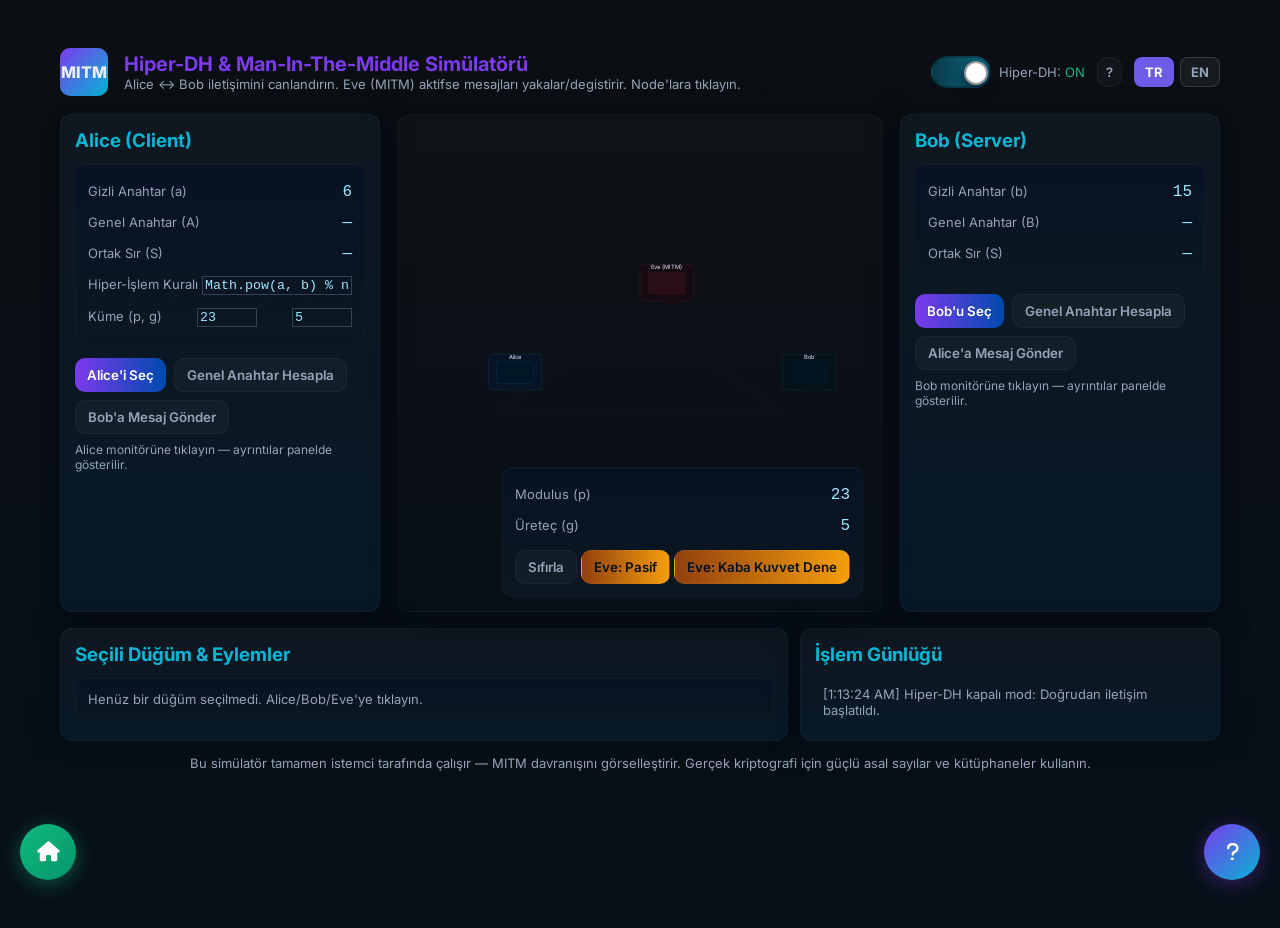
==== commit c083547f: "state nesnesinde hyperDHEnabled alanı tanımladım on (ikinci) .message-content span'ı alınıyor.  enc." ====
--- a/resources/Frontend/Crypto/mitm.html
+++ b/resources/Frontend/Crypto/mitm.html
@@ -1093,6 +1093,13 @@
         bobSecret: null,
         eveActive: false,
         selected: null,
+        // NOT: Bu alan önceden hiç tanımlanmamıştı; bu yüzden generate()
+        // içindeki "if (!state.hyperDHEnabled)" kontrolü sayfa ilk açıldığında
+        // (değer undefined -> falsy olduğundan) HER ZAMAN devreye giriyor ve
+        // "Hiper-DH modu kapalı" uyarısıyla anahtar hesaplamayı engelliyordu --
+        // oysa üstteki başlık anahtarı görsel olarak varsayılan "ON" gösteriyordu.
+        // Görünen varsayılanla eşleşmesi için burada açıkça true olarak başlatılıyor.
+        hyperDHEnabled: true,
       };
 
       // helpers
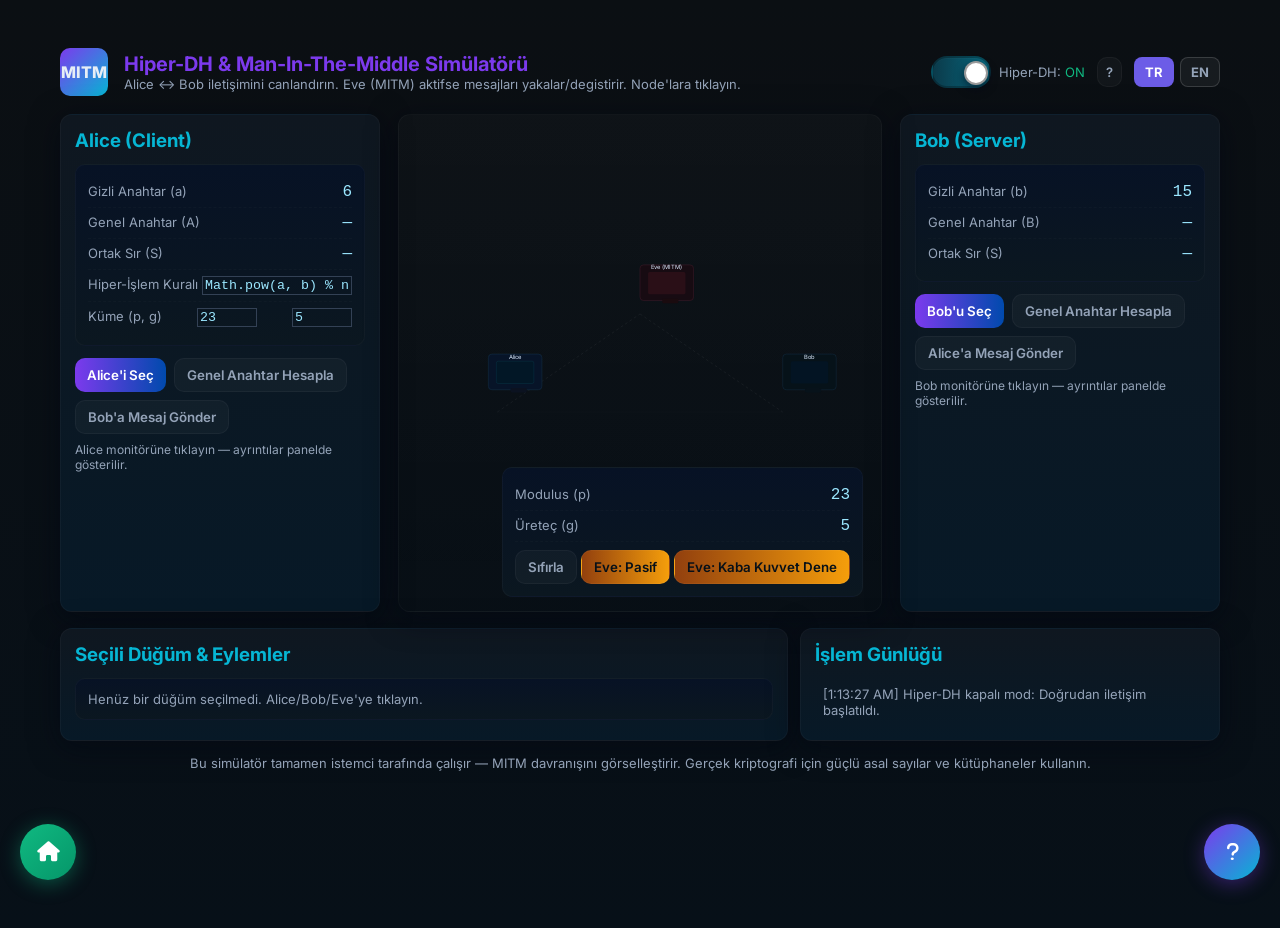
==== commit 77f7b8e0: "Render deploy çökmesi ve API bağlantı sorunları çözüldü - ONNX Runtime glibc uyumsuzluğunu (Unsatisf" ====
--- a/resources/Frontend/Crypto/mitm.html
+++ b/resources/Frontend/Crypto/mitm.html
@@ -1080,7 +1080,19 @@
     </a>
 
     <script>
-      const API_BASE_URL = "https://hypercrypt.up.railway.app";
+      // NOT: Burada önceden ölü/yanlış bir adres olan
+      // "https://hypercrypt.up.railway.app" kodlanmıştı -- proje artık
+      // Railway'de değil Render'da barındırılıyor (bkz. func.js'teki
+      // API_BASE_URL kalıbı: "https://hypercrypt.onrender.com"). Bu, MITM
+      // sayfasındaki tüm fetch() çağrılarının (calculate-key, eve-attack)
+      // her zaman başarısız olmasının GERÇEK nedeniydi -- tarayıcı, var
+      // olmayan/yanlış bir sunucuya bağlanmaya çalışınca bunu bir CORS
+      // hatası olarak raporluyordu. Diğer sayfalarla (func.js) aynı kalıba
+      // geçiriyoruz: üretim adresi yorum satırında, yerel geliştirme için
+      // localhost aktif -- üretime alırken alttaki satırı yorum satırına
+      // alıp üsttekini aktif etmeniz yeterli.
+      //const API_BASE_URL = "https://hypercrypt.onrender.com";
+      const API_BASE_URL = "http://localhost:8080";
       // --- state ---
       const state = {
         modulus: 23,
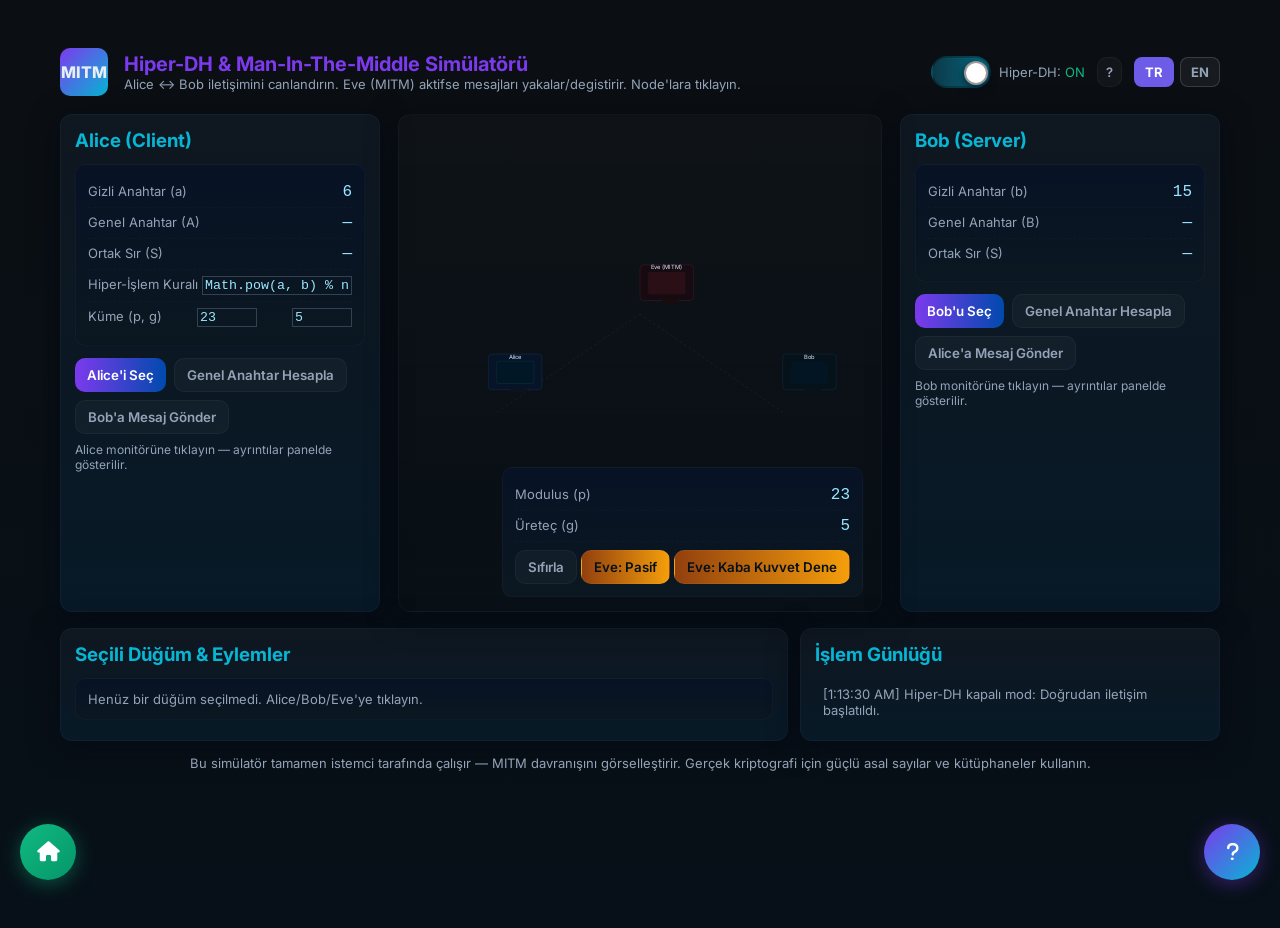
==== commit 23400298: "Frontend API adresleri localhost'tan canlı Render sunucusuna güncellendi" ====
--- a/resources/Frontend/Crypto/mitm.html
+++ b/resources/Frontend/Crypto/mitm.html
@@ -1082,17 +1082,14 @@
     <script>
       // NOT: Burada önceden ölü/yanlış bir adres olan
       // "https://hypercrypt.up.railway.app" kodlanmıştı -- proje artık
-      // Railway'de değil Render'da barındırılıyor (bkz. func.js'teki
-      // API_BASE_URL kalıbı: "https://hypercrypt.onrender.com"). Bu, MITM
-      // sayfasındaki tüm fetch() çağrılarının (calculate-key, eve-attack)
-      // her zaman başarısız olmasının GERÇEK nedeniydi -- tarayıcı, var
-      // olmayan/yanlış bir sunucuya bağlanmaya çalışınca bunu bir CORS
-      // hatası olarak raporluyordu. Diğer sayfalarla (func.js) aynı kalıba
-      // geçiriyoruz: üretim adresi yorum satırında, yerel geliştirme için
-      // localhost aktif -- üretime alırken alttaki satırı yorum satırına
-      // alıp üsttekini aktif etmeniz yeterli.
-      //const API_BASE_URL = "https://hypercrypt.onrender.com";
-      const API_BASE_URL = "http://localhost:8080";
+      // Railway'de değil Render'da barındırılıyor. Render deploy'u
+      // düzeldiği ve https://hypercrypt.onrender.com canlıda çalıştığı için
+      // (WebConfig.java'daki CORS izinli listesi 127.0.0.1:5500 ve
+      // localhost:5500'ü zaten kapsıyor), üretim adresini aktif hale
+      // getiriyoruz. Yerelde backend'i elle çalıştırıp onu test etmek
+      // isterseniz alttaki iki satırın yorumunu değiştirin.
+      const API_BASE_URL = "https://hypercrypt.onrender.com";
+      //const API_BASE_URL = "http://localhost:8080";
       // --- state ---
       const state = {
         modulus: 23,
